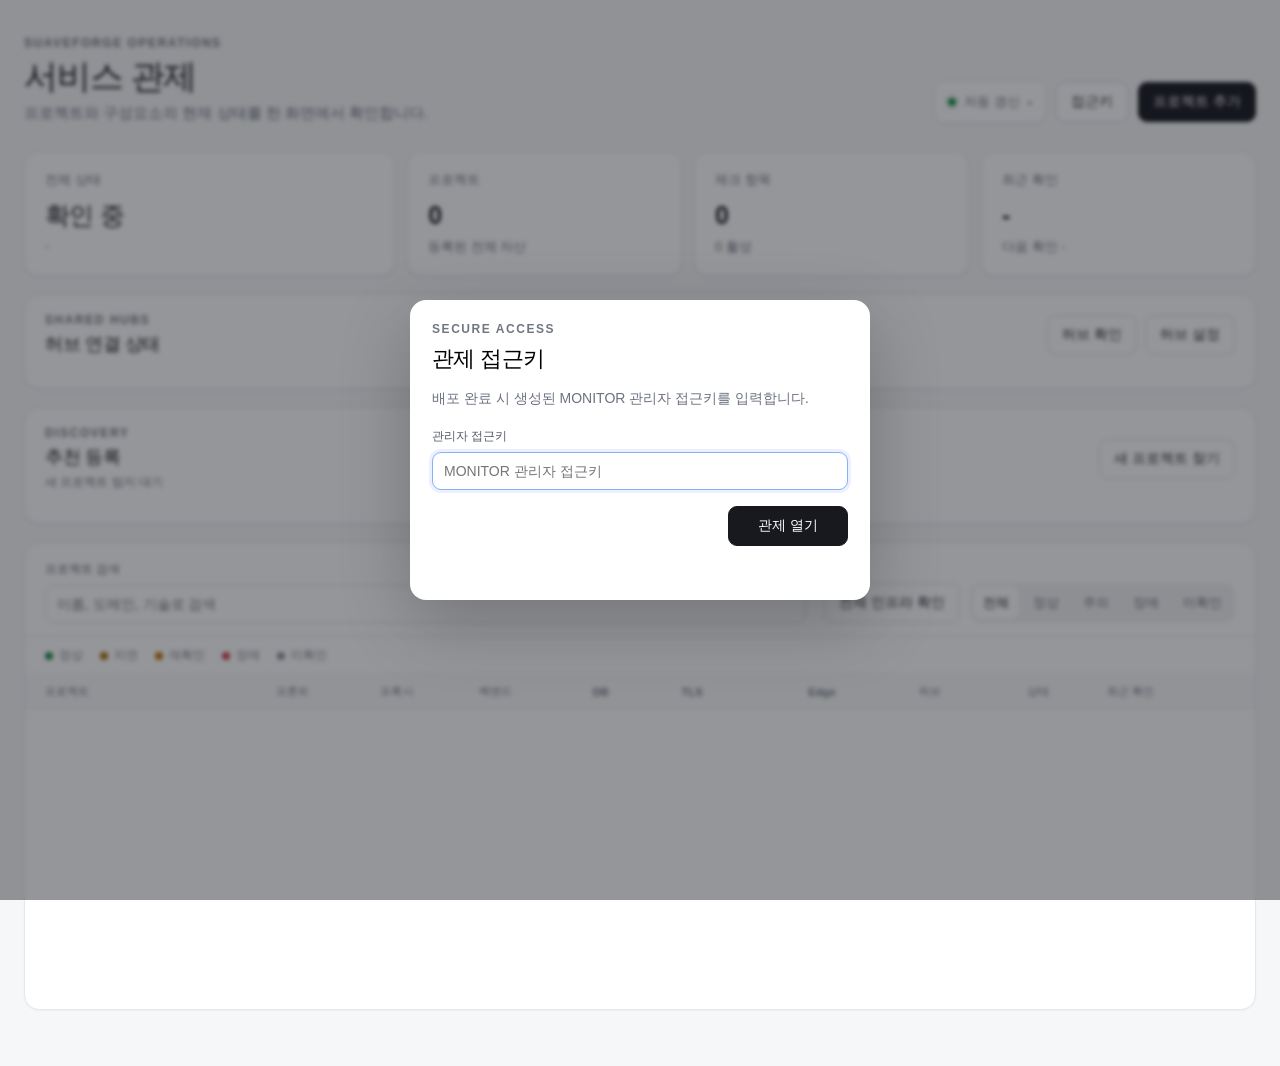
==== index.html @ fdd1ea51 "Deploy MONITOR WEB v0.6.32" ====
<!doctype html>
<html lang="ko">
<head>
  <meta charset="utf-8">
  <meta name="viewport" content="width=device-width, initial-scale=1">
  <title>SuaveForge Monitor</title>
  <link rel="stylesheet" href="./styles.css">
</head>
<body>
  <div class="shell">
    <header class="topbar">
      <div>
        <p class="eyebrow">SUAVEFORGE OPERATIONS</p>
        <h1>서비스 관제</h1>
        <p class="subtitle">프로젝트와 구성요소의 현재 상태를 한 화면에서 확인합니다.</p>
      </div>
      <div class="top-actions">
        <div class="live-chip"><span class="live-dot"></span><span>자동 갱신</span><strong id="refreshAge">-</strong></div>
        <button class="button" id="changeKeyBtn">접근키</button><button class="button primary" id="addProjectBtn">프로젝트 추가</button>
      </div>
    </header>

    <main>
      <section class="summary-grid" aria-label="전체 상태 요약">
        <article class="summary-card summary-main"><span class="summary-label">전체 상태</span><strong id="overallStatus">확인 중</strong><small id="overallDetail">-</small></article>
        <article class="summary-card"><span class="summary-label">프로젝트</span><strong id="projectCount">0</strong><small>등록된 전체 자산</small></article>
        <article class="summary-card"><span class="summary-label">체크 항목</span><strong id="targetCount">0</strong><small id="enabledTargetCount">0 활성</small></article>
        <article class="summary-card"><span class="summary-label">최근 확인</span><strong id="lastCheck">-</strong><small id="nextCheck">다음 확인 -</small></article>
      </section>

      <section class="hub-overview" aria-label="공용 허브 상태">
        <div class="section-head">
          <div><p class="eyebrow">SHARED HUBS</p><h2>허브 연결 상태</h2></div>
          <div class="section-actions"><button class="button" id="checkHubsBtn" type="button">허브 확인</button><button class="button" id="hubSettingsBtn" type="button">허브 설정</button></div>
        </div>
        <div id="hubCards" class="hub-cards"></div>
      </section>

      <section class="recommendation-panel" aria-label="추천 등록 프로젝트">
        <div class="section-head">
          <div><p class="eyebrow">DISCOVERY</p><h2>추천 등록</h2><p id="discoveryMeta" class="section-note">새 프로젝트 탐지 대기</p></div>
          <div class="section-actions"><button class="button" id="discoverNowBtn" type="button">새 프로젝트 찾기</button></div>
        </div>
        <div id="recommendationList" class="recommendation-list"></div>
      </section>

      <section class="workspace">
        <div class="toolbar">
          <div class="search-wrap"><label for="search">프로젝트 검색</label><input id="search" type="search" placeholder="이름, 도메인, 기술로 검색"></div>
          <div class="toolbar-actions">
            <button class="button" id="detectAllInfraBtn" type="button">전체 인프라 확인</button>
            <div class="filters" role="group" aria-label="상태 필터">
              <button class="filter active" data-filter="all">전체</button>
              <button class="filter" data-filter="normal">정상</button>
              <button class="filter" data-filter="degraded">주의</button>
              <button class="filter" data-filter="down">장애</button>
              <button class="filter" data-filter="unknown">미확인</button>
            </div>
          </div>
        </div>
        <div class="legend"><span><i class="dot normal"></i>정상</span><span><i class="dot slow"></i>지연</span><span><i class="dot suspect"></i>재확인</span><span><i class="dot down"></i>장애</span><span><i class="dot unknown"></i>미확인</span></div>
        <div class="project-columns" aria-hidden="true"><span>프로젝트</span><span>프론트</span><span>프록시</span><span>백엔드</span><span>DB</span><span>TLS</span><span>Edge</span><span>허브</span><span>상태</span><span>최근 확인</span><span></span></div>
        <div id="projectList" class="project-list" aria-live="polite"></div>
      </section>
    </main>
  </div>

  <dialog id="projectDialog" class="modal">
    <form id="projectForm" method="dialog">
      <input type="hidden" name="project_id">
      <div class="modal-head"><div><p class="eyebrow">PROJECT</p><h2 id="projectDialogTitle">프로젝트 추가</h2></div><button class="icon-button" value="cancel" aria-label="닫기">×</button></div>
      <div class="form-grid">
        <label>프로젝트명<input name="name" required placeholder="예: New Service"></label>
        <label>구분<select name="category"><option>운영</option><option>데모</option><option>프로토타입</option><option>내부</option><option>종료</option></select></label>
        <label class="wide">설명<input name="kind" placeholder="예: Go API + Svelte Web"></label>
        <label class="wide">공개 URL<input name="public_url" type="url" placeholder="https://..."></label>
        <label>Frontend / Hosting<input name="infra_frontend" placeholder="예: GitHub Pages"></label>
        <label>Proxy / Web<input name="infra_proxy_web" placeholder="예: Caddy, Nginx"></label>
        <label>Backend / App<input name="infra_app_server" placeholder="예: Go, FastAPI, Tomcat"></label>
        <label>Database<input name="infra_database" placeholder="예: PostgreSQL, MariaDB, SQLite"></label>
        <label>TLS / 인증서<input name="infra_tls" placeholder="예: Automatic HTTPS, Certbot DNS-01"></label>
        <label>Edge<input name="infra_edge" placeholder="예: Cloudflare, GitHub Pages"></label>
        <div class="wide infra-detect-row"><button class="button small" type="button" id="detectInfraBtn">실제 환경 자동 확인</button><span id="infraDetectStatus">123 런타임 · DNS · HTTP 응답을 확인합니다.</span></div>
        <div class="wide project-hubs">
          <div class="subsection-title"><strong>허브 연결</strong><span>연결 정보는 각 Hub DB에 저장하며 MONITOR는 동기화해서 표시합니다.</span></div>
          <div class="project-hub-row" data-hub-row="auth"><label class="hub-toggle"><input type="checkbox" name="hub_auth_enabled"> Auth Hub</label><input name="hub_auth_probe" type="url" placeholder="선택사항 · 프로젝트별 연결 확인 URL"><span class="hub-project-status" data-hub-project-status="auth">미등록</span></div>
          <div class="project-hub-row" data-hub-row="pay"><label class="hub-toggle"><input type="checkbox" name="hub_pay_enabled"> Pay Hub</label><input name="hub_pay_probe" type="url" placeholder="선택사항 · 프로젝트별 연결 확인 URL"><span class="hub-project-status" data-hub-project-status="pay">미등록</span></div>
          <div class="project-hub-row" data-hub-row="localize"><label class="hub-toggle"><input type="checkbox" name="hub_localize_enabled"> Localize Hub</label><input name="hub_localize_probe" type="url" placeholder="선택사항 · 프로젝트별 연결 확인 URL"><span class="hub-project-status" data-hub-project-status="localize">예정</span></div>
        </div>
        <label class="wide">메모<textarea name="notes" rows="3" placeholder="추측하지 않고 확인된 정보만 기록"></textarea></label>
      </div>
      <div class="modal-actions"><button class="button" value="cancel">취소</button><button class="button primary" type="submit" value="default">저장</button></div>
    </form>
  </dialog>

  <dialog id="targetDialog" class="modal">
    <form id="targetForm" method="dialog">
      <input type="hidden" name="project_id"><input type="hidden" name="target_id">
      <div class="modal-head"><div><p class="eyebrow">MONITOR</p><h2 id="targetDialogTitle">체크 항목 추가</h2></div><button class="icon-button" value="cancel" aria-label="닫기">×</button></div>
      <div class="form-grid">
        <label>표시명<input name="name" required placeholder="예: Backend API"></label>
        <label>체크 방식<select name="kind"><option value="http">HTTP/HTTPS</option><option value="tcp">TCP Port</option><option value="redis">Redis PING</option><option value="memcache">Memcached</option><option value="postgres">PostgreSQL 연결</option><option value="mysql">MySQL/MariaDB 연결</option><option value="dns">DNS</option><option value="tls">SSL/TLS 인증서</option></select></label>
        <label class="wide">주소 / 엔드포인트<input name="endpoint" required placeholder="https://service/health 또는 host:port"></label>
        <label>체크 주기(초)<input name="interval_seconds" type="number" min="30" value="120"></label>
        <label>Timeout(ms)<input name="timeout_ms" type="number" min="500" max="30000" value="3000"></label>
        <label class="check-row"><input name="critical" type="checkbox" checked> 장애 시 프로젝트를 장애로 표시</label>
        <label class="check-row"><input name="enabled" type="checkbox" checked> 자동 체크 활성</label>
      </div>
      <div class="modal-actions"><button class="button" value="cancel">취소</button><button class="button primary" type="submit" value="default">저장</button></div>
    </form>
  </dialog>

  <dialog id="hubDialog" class="modal hub-modal">
    <form id="hubForm" method="dialog">
      <div class="modal-head"><div><p class="eyebrow">SHARED HUBS</p><h2>허브 설정</h2></div><button class="icon-button" value="cancel" aria-label="닫기">×</button></div>
      <p class="auth-copy">Auth / Pay는 현재 활성 허브입니다. Localize는 준비되면 URL을 등록하고 활성으로 전환합니다.</p>
      <div id="hubSettingsRows" class="hub-settings-rows"></div>
      <div class="modal-actions"><button class="button" value="cancel">취소</button><button class="button primary" type="submit" value="default">저장 후 확인</button></div>
    </form>
  </dialog>

  <dialog id="recommendationUrlDialog" class="modal recommendation-url-modal">
    <form id="recommendationUrlForm">
      <input type="hidden" name="recommendation_id">
      <div class="modal-head"><div><p class="eyebrow">URL VERIFICATION</p><h2>실제 운영 URL 확인</h2></div><button class="icon-button" type="button" id="closeRecommendationUrlBtn" aria-label="닫기">×</button></div>
      <p class="auth-copy">자동으로 찾은 주소를 운영 URL로 확정할 수 없습니다. 실제 서비스 주소를 입력하면 다시 확인한 뒤 등록합니다.</p>
      <div class="url-verification-message" id="recommendationUrlMessage"></div>
      <div class="form-grid"><label class="wide">실제 운영 URL<input name="public_url" type="url" required placeholder="https://service.example.com/"></label></div>
      <div class="modal-actions"><button class="button" type="button" id="cancelRecommendationUrlBtn">취소</button><button class="button primary" type="submit">다시 확인 후 등록</button></div>
    </form>
  </dialog>

  <div id="toast" class="toast" role="status"></div>
  <dialog id="loginDialog" class="modal auth-modal">
    <form id="loginForm">
      <div class="modal-head"><div><p class="eyebrow">SECURE ACCESS</p><h2>관제 접근키</h2></div></div>
      <p class="auth-copy">배포 완료 시 생성된 MONITOR 관리자 접근키를 입력합니다.</p>
      <div class="form-grid"><label class="wide">관리자 접근키<input id="adminTokenInput" name="token" type="password" autocomplete="current-password" required placeholder="MONITOR 관리자 접근키"></label></div>
      <div class="modal-actions"><button class="button primary" type="submit">관제 열기</button></div>
      <p id="loginError" class="auth-error" aria-live="polite"></p>
    </form>
  </dialog>
  <script src="./app.js" defer></script>
</body>
</html>
---- styles.css ----
:root{font-family:Inter,ui-sans-serif,-apple-system,BlinkMacSystemFont,"Segoe UI",Roboto,"Noto Sans KR",Arial,sans-serif;color:#17191f;background:#f6f7f9;font-synthesis:none;--border:#e5e7eb;--muted:#6b7280;--surface:#fff;--normal:#168a4b;--slow:#a46b00;--suspect:#c16b00;--down:#cf3d46;--unknown:#8b929d;--accent:#2563eb;--shadow:0 1px 2px rgba(16,24,40,.04)}
*{box-sizing:border-box}body{margin:0;min-width:320px}.shell{width:min(1480px,calc(100% - 48px));margin:0 auto;padding:36px 0 56px}.topbar{display:flex;align-items:flex-end;justify-content:space-between;gap:24px;margin-bottom:28px}.eyebrow{margin:0 0 8px;font-size:12px;font-weight:800;letter-spacing:.13em;color:#717782}.topbar h1{font-size:34px;line-height:1.1;letter-spacing:-.035em;margin:0}.subtitle{font-size:15px;color:var(--muted);margin:9px 0 0}.top-actions{display:flex;gap:10px;align-items:center}.live-chip{height:42px;display:flex;align-items:center;gap:8px;padding:0 13px;border:1px solid var(--border);background:var(--surface);border-radius:10px;font-size:13px;color:var(--muted);box-shadow:var(--shadow)}.live-chip strong{color:#353942;font-variant-numeric:tabular-nums}.live-dot{width:8px;height:8px;border-radius:50%;background:var(--normal);box-shadow:0 0 0 4px rgba(22,138,75,.1)}.button{border:1px solid #d7dbe2;background:#fff;color:#272b33;border-radius:9px;padding:10px 14px;font-size:14px;font-weight:700;cursor:pointer}.button:hover{background:#f8f9fa}.button.primary{background:#17191f;color:#fff;border-color:#17191f}.button.small{padding:7px 10px;font-size:12px}.summary-grid{display:grid;grid-template-columns:1.35fr repeat(3,1fr);gap:12px;margin-bottom:18px}.summary-card{background:var(--surface);border:1px solid var(--border);border-radius:14px;padding:19px 20px;box-shadow:var(--shadow);min-height:112px}.summary-label{display:block;color:var(--muted);font-size:13px;font-weight:700;margin-bottom:12px}.summary-card strong{display:block;font-size:25px;line-height:1.15;letter-spacing:-.025em}.summary-card small{display:block;color:var(--muted);font-size:13px;margin-top:8px}.workspace{background:var(--surface);border:1px solid var(--border);border-radius:15px;box-shadow:var(--shadow);overflow:hidden}.toolbar{display:flex;justify-content:space-between;align-items:end;gap:18px;padding:18px 20px 13px;border-bottom:1px solid var(--border)}.search-wrap{width:min(430px,48%)}.search-wrap label{display:block;font-size:12px;font-weight:800;color:#626873;margin-bottom:7px}.search-wrap input,.form-grid input,.form-grid select,.form-grid textarea{width:100%;border:1px solid #d8dce3;background:#fff;border-radius:9px;padding:10px 11px;font:inherit;font-size:14px;outline:none}.search-wrap input:focus,.form-grid input:focus,.form-grid select:focus,.form-grid textarea:focus{border-color:#8baef9;box-shadow:0 0 0 3px rgba(37,99,235,.09)}.filters{display:flex;gap:4px;padding:3px;background:#f2f3f5;border-radius:10px}.filter{border:0;background:transparent;padding:8px 10px;border-radius:8px;color:#686e78;font-size:13px;font-weight:700;cursor:pointer}.filter.active{background:white;color:#20242b;box-shadow:0 1px 2px rgba(0,0,0,.08)}.legend{padding:10px 20px;display:flex;gap:17px;border-bottom:1px solid #eef0f3;color:#7a818d;font-size:12px}.legend span{display:flex;align-items:center;gap:6px}.dot{display:inline-block;width:8px;height:8px;border-radius:50%;background:var(--unknown)}.dot.normal{background:var(--normal)}.dot.slow{background:var(--slow)}.dot.suspect{background:var(--suspect)}.dot.down{background:var(--down)}.dot.unknown{background:var(--unknown)}.project-list{min-height:300px}.project{border-bottom:1px solid #edf0f3}.project:last-child{border-bottom:0}.project-main{display:grid;grid-template-columns:minmax(260px,1.25fr) minmax(300px,1.8fr) 116px 150px 22px;gap:16px;align-items:center;padding:15px 20px;cursor:pointer}.project-main:hover{background:#fafbfc}.project-title-row{display:flex;align-items:center;gap:9px;min-width:0}.status-dot{width:10px;height:10px;border-radius:50%;flex:0 0 auto;background:var(--unknown)}.status-dot.normal{background:var(--normal);box-shadow:0 0 0 4px rgba(22,138,75,.08)}.status-dot.degraded{background:var(--slow);box-shadow:0 0 0 4px rgba(164,107,0,.08)}.status-dot.down{background:var(--down);box-shadow:0 0 0 4px rgba(207,61,70,.08)}.project-name{font-size:15px;font-weight:800;white-space:nowrap;overflow:hidden;text-overflow:ellipsis}.project-kind{margin:5px 0 0 19px;color:#777e89;font-size:12px;white-space:nowrap;overflow:hidden;text-overflow:ellipsis}.infra-badges{display:flex;gap:5px;flex-wrap:wrap;margin:7px 0 0 19px;max-height:42px;overflow:hidden}.infra-badge{display:inline-flex;align-items:center;gap:5px;min-width:0;border:1px solid #e1e4e8;background:#f8f9fa;border-radius:6px;padding:4px 6px;font-size:10px;font-weight:700;line-height:1;color:#5b626d;white-space:nowrap}.infra-badge b{font-size:8px;letter-spacing:.06em;color:#8a9099}.project-link{color:#717782;text-decoration:none}.project-link:hover{color:#1d4ed8}.components{display:flex;gap:6px;overflow:hidden}.component{display:flex;align-items:center;gap:6px;border:1px solid #e2e5ea;background:#fafbfc;border-radius:999px;padding:6px 9px;font-size:12px;white-space:nowrap;color:#555c67}.component strong{font-variant-numeric:tabular-nums;font-size:11px;color:#7b828e}.status-pill{justify-self:start;padding:6px 9px;border-radius:999px;font-size:12px;font-weight:800;background:#f0f1f3;color:#676e78}.status-pill.normal{background:#eaf7ef;color:#126c3b}.status-pill.degraded{background:#fff5df;color:#8d5b00}.status-pill.down{background:#fdecef;color:#ad2632}.timing{font-size:12px;color:#737a85;line-height:1.65}.timing strong{display:block;color:#363b44;font-weight:700;font-variant-numeric:tabular-nums}.chev{color:#949aa4;transition:transform .15s}.project.open .chev{transform:rotate(90deg)}.details{display:none;background:#fbfcfd;border-top:1px solid #eef0f3;padding:0 20px 18px 49px}.project.open .details{display:block}.detail-head{display:flex;justify-content:space-between;align-items:center;gap:12px;padding:14px 0 10px}.detail-actions{display:flex;gap:6px;flex:0 0 auto}.detail-meta{font-size:12px;color:#7b828c}.target-table{width:100%;border-collapse:separate;border-spacing:0;background:#fff;border:1px solid #e3e6ea;border-radius:10px;overflow:hidden}.target-table th,.target-table td{text-align:left;padding:10px 11px;border-bottom:1px solid #eef0f2;font-size:12px;vertical-align:middle}.target-table th{background:#f8f9fa;color:#737985;font-weight:800}.target-table tr:last-child td{border-bottom:0}.target-name{font-weight:800;color:#343942}.endpoint{max-width:320px;white-space:nowrap;overflow:hidden;text-overflow:ellipsis;color:#6c7380}.target-actions{display:flex;gap:6px}.empty{padding:48px 20px;text-align:center;color:#757c87}.modal{width:min(610px,calc(100% - 32px));max-height:calc(100vh - 32px);overflow:auto;border:0;border-radius:16px;padding:0;box-shadow:0 22px 70px rgba(0,0,0,.22)}.modal::backdrop{background:rgba(20,23,29,.45);backdrop-filter:blur(2px)}.modal form{padding:22px}.modal-head{display:flex;justify-content:space-between;align-items:flex-start;margin-bottom:18px}.modal-head h2{margin:0;font-size:22px;letter-spacing:-.025em}.icon-button{border:0;background:#f2f3f5;width:34px;height:34px;border-radius:9px;font-size:21px;cursor:pointer;color:#6a707a}.form-grid{display:grid;grid-template-columns:1fr 1fr;gap:14px}.form-grid label{font-size:12px;font-weight:800;color:#555c66}.form-grid label input,.form-grid label select,.form-grid label textarea{margin-top:7px;font-weight:500;color:#1f2329}.form-grid .wide{grid-column:1/-1}.form-grid .check-row{display:flex;align-items:center;gap:8px;font-size:13px;font-weight:650;padding-top:7px}.infra-detect-row{display:flex;align-items:center;gap:10px;padding:2px 0 0}.infra-detect-row span{font-size:11px;font-weight:600;color:#7b828c;line-height:1.45}.infra-detect-row .button{flex:0 0 auto}.check-row input{width:auto!important;margin:0!important}.modal-actions{display:flex;justify-content:flex-end;gap:8px;margin-top:20px}.toast{position:fixed;right:20px;bottom:20px;background:#17191f;color:white;padding:11px 14px;border-radius:9px;font-size:13px;font-weight:700;opacity:0;transform:translateY(8px);pointer-events:none;transition:.2s}.toast.show{opacity:1;transform:none}@media(max-width:980px){.shell{width:min(100% - 24px,1480px);padding-top:22px}.topbar{align-items:flex-start}.summary-grid{grid-template-columns:1fr 1fr}.project-main{grid-template-columns:minmax(220px,1.1fr) 1.5fr 100px 22px}.timing{display:none}.toolbar{align-items:stretch;flex-direction:column}.search-wrap{width:100%}.details{padding-left:20px}.target-table{display:block;overflow-x:auto}}@media(max-width:680px){.topbar{flex-direction:column}.top-actions{width:100%;justify-content:space-between}.summary-grid{grid-template-columns:1fr}.project-main{grid-template-columns:1fr 80px 20px;gap:10px}.components{grid-column:1/-1;order:4}.project-kind{margin-left:19px}.form-grid{grid-template-columns:1fr}.form-grid .wide{grid-column:auto}.legend{overflow-x:auto}.filters{overflow-x:auto}.project-main{padding:14px}.details{padding:0 14px 14px}.workspace{border-radius:12px}}
.project-id{font-size:10px;font-weight:700;letter-spacing:.04em;color:var(--muted);border:1px solid var(--border);border-radius:999px;padding:1px 5px;white-space:nowrap}

.auth-modal{width:min(460px,calc(100% - 32px))}.auth-copy{margin:-4px 0 18px;color:var(--muted);font-size:14px;line-height:1.55}.auth-error{min-height:20px;margin:12px 0 0;color:var(--down);font-size:13px;font-weight:700}.auth-modal .modal-actions{margin-top:16px}.auth-modal .button.primary{min-width:120px}

/* v0.6.19 — fixed infrastructure inventory columns, benchmarked after Datadog Host List's columnar software inventory pattern. */
.toolbar-actions{display:flex;align-items:center;justify-content:flex-end;gap:10px}.toolbar-actions #detectAllInfraBtn{white-space:nowrap}.project-columns,.project-main{display:grid;grid-template-columns:minmax(210px,1.45fr) minmax(95px,.65fr) minmax(110px,.8fr) minmax(80px,.55fr) minmax(110px,.8fr) 72px 104px 18px;gap:10px;align-items:center}.project-columns{padding:9px 20px;border-bottom:1px solid #e8ebef;background:#f8f9fa;color:#737985;font-size:11px;font-weight:800;letter-spacing:.01em}.project-main{padding:14px 20px}.project-identity{min-width:0}.stack-cell{min-width:0;overflow:hidden;text-overflow:ellipsis;white-space:nowrap;color:#4f5661;font-size:12px;font-weight:750;line-height:1.35}.empty-stack{min-height:16px}.status-pill{justify-self:start}.timing{min-width:0}.workspace{overflow-x:auto}.project,.project-columns{min-width:860px}.project-main:hover .stack-cell{color:#30353d}.details{min-width:860px}.infra-badges{display:none}.toolbar .search-wrap{flex:1 1 auto}.toolbar-actions .filters{flex:0 0 auto}
@media(max-width:980px){.project-main,.project-columns{grid-template-columns:minmax(210px,1.45fr) minmax(95px,.65fr) minmax(110px,.8fr) minmax(80px,.55fr) minmax(110px,.8fr) 72px 104px 18px}.timing{display:block}.toolbar-actions{width:100%;justify-content:space-between}.project-main{padding:14px 20px}.details{padding-left:20px}}
@media(max-width:680px){.toolbar-actions{align-items:stretch;flex-direction:column}.toolbar-actions #detectAllInfraBtn{width:100%}.filters{width:100%;justify-content:space-between}.project-main{padding:14px 20px}.form-grid{grid-template-columns:1fr}.form-grid .wide{grid-column:auto}}
/* v0.6.19 semantic stack columns: hosting/edge, proxy, app backend, database, TLS stay aligned across every project. */
.project-columns,.project-main{grid-template-columns:minmax(205px,1.4fr) minmax(90px,.62fr) minmax(82px,.58fr) minmax(95px,.68fr) minmax(78px,.52fr) minmax(108px,.76fr) 70px 100px 18px}.project,.project-columns,.details{min-width:920px}
@media(max-width:980px){.project-columns,.project-main{grid-template-columns:minmax(205px,1.4fr) minmax(90px,.62fr) minmax(82px,.58fr) minmax(95px,.68fr) minmax(78px,.52fr) minmax(108px,.76fr) 70px 100px 18px}}
/* v0.6.20 — project discovery + shared hub registry/connections. */
.hub-overview,.recommendation-panel{background:var(--surface);border:1px solid var(--border);border-radius:15px;box-shadow:var(--shadow);padding:18px 20px;margin-bottom:18px}.section-head{display:flex;align-items:center;justify-content:space-between;gap:18px}.section-head h2{margin:0;font-size:18px;letter-spacing:-.02em}.section-head .eyebrow{margin-bottom:5px}.section-actions{display:flex;align-items:center;gap:8px}.section-note{margin:5px 0 0;color:var(--muted);font-size:12px}.hub-cards{display:grid;grid-template-columns:repeat(3,1fr);gap:10px;margin-top:14px}.hub-card{border:1px solid #e3e6ea;background:#fbfcfd;border-radius:11px;padding:13px 14px;min-width:0}.hub-card-title{display:flex;align-items:center;gap:8px}.hub-card-title strong{font-size:14px}.hub-mode{margin-left:auto;border-radius:999px;padding:4px 7px;background:#eef0f3;color:#69717d;font-size:10px;font-weight:800}.hub-mode.normal{background:#eaf7ef;color:#126c3b}.hub-mode.down{background:#fdecef;color:#ad2632}.hub-mode.planned{background:#f0f1f3;color:#737985}.hub-url{margin-top:9px;font-size:12px;white-space:nowrap;overflow:hidden;text-overflow:ellipsis;color:#747b86}.hub-url a{color:#4e5968;text-decoration:none}.hub-card small{display:block;margin-top:5px;color:#8a9099;font-size:11px}.recommendation-list{margin-top:14px;display:grid;gap:8px}.recommendation-item{display:flex;align-items:center;justify-content:space-between;gap:16px;border:1px solid #e3e6ea;border-radius:10px;padding:11px 12px;background:#fbfcfd}.recommendation-item>div{min-width:0}.recommendation-item strong,.recommendation-item span,.recommendation-item small{display:block}.recommendation-item strong{font-size:13px}.recommendation-item span{margin-top:3px;color:#676f7b;font-size:11px}.recommendation-item small{margin-top:4px;color:#8a9099;font-size:11px;white-space:nowrap;overflow:hidden;text-overflow:ellipsis}.recommendation-empty{padding:13px 0 2px;color:#888f99;font-size:12px}.hub-cell{display:flex;align-items:center;gap:4px;min-width:0;overflow:hidden}.hub-mini{display:inline-flex;align-items:center;justify-content:center;min-width:31px;height:22px;border:1px solid #e0e3e7;border-radius:6px;background:#f5f6f7;color:#737a85;font-size:9px;font-weight:900;letter-spacing:.03em}.hub-mini.normal{border-color:#cfe9d8;background:#eef8f2;color:#126c3b}.hub-mini.down{border-color:#f0ccd1;background:#fdf0f2;color:#ad2632}.hub-mini.unknown{background:#f5f6f7;color:#777e89}.project-hubs{border-top:1px solid #eceef1;margin-top:2px;padding-top:12px}.subsection-title{display:flex;align-items:baseline;gap:9px;margin-bottom:9px}.subsection-title strong{font-size:13px;color:#343942}.subsection-title span{font-size:11px;color:#858c96}.project-hub-row{display:grid;grid-template-columns:118px minmax(0,1fr) 54px;gap:8px;align-items:center;padding:6px 0}.project-hub-row+.project-hub-row{border-top:1px solid #f0f1f3}.project-hub-row .hub-toggle{display:flex;align-items:center;gap:7px;font-size:12px;font-weight:800;color:#4d5560}.project-hub-row .hub-toggle input{width:auto!important;margin:0!important}.project-hub-row>input{margin:0!important;padding:8px 9px!important;font-size:12px!important}.hub-project-status{text-align:right;color:#808791;font-size:10px;font-weight:800}.hub-settings-rows{display:grid;gap:10px}.hub-setting{border:1px solid #e2e5e9;border-radius:11px;padding:12px}.hub-setting-head{display:flex;align-items:center;justify-content:space-between;gap:10px;margin-bottom:8px}.hub-setting-head strong{font-size:14px}.hub-setting-head select{border:1px solid #d8dce3;border-radius:8px;padding:7px 9px;background:#fff}.hub-setting label{display:block;margin-top:7px;color:#555c66;font-size:11px;font-weight:800}.hub-setting input{display:block;width:100%;margin-top:5px;border:1px solid #d8dce3;border-radius:8px;padding:9px;font:inherit;font-size:12px}.hub-modal{width:min(640px,calc(100% - 32px))}
.project-columns,.project-main{grid-template-columns:minmax(205px,1.4fr) minmax(90px,.62fr) minmax(82px,.58fr) minmax(95px,.68fr) minmax(78px,.52fr) minmax(108px,.76fr) minmax(92px,.65fr) 70px 100px 18px}.project,.project-columns,.details{min-width:1030px}
@media(max-width:980px){.hub-cards{grid-template-columns:1fr 1fr}.project-columns,.project-main{grid-template-columns:minmax(205px,1.4fr) minmax(90px,.62fr) minmax(82px,.58fr) minmax(95px,.68fr) minmax(78px,.52fr) minmax(108px,.76fr) minmax(92px,.65fr) 70px 100px 18px}}
@media(max-width:680px){.hub-cards{grid-template-columns:1fr}.section-head{align-items:flex-start;flex-direction:column}.section-actions{width:100%}.section-actions .button{flex:1}.project-hub-row{grid-template-columns:1fr}.hub-project-status{text-align:left}}

/* v0.6.24 — immutable MONITOR project IDs are visible beside project names for Hub selector alignment. */

.recommendation-url-line{display:flex;align-items:center;gap:8px;min-width:0;margin-top:5px}.recommendation-url-line small{margin:0!important;min-width:0;flex:1}.url-check{flex:none;border-radius:999px;padding:3px 7px;font-size:9px;font-style:normal;font-weight:900;background:#f0f1f3;color:#757c86}.url-check.verified{background:#eaf7ef;color:#126c3b}.url-check.protected{background:#fff4db;color:#8a5a00}.url-check.suspect,.url-check.missing{background:#fdecef;color:#a42b38}.recommendation-url-message{margin:4px 0 0;color:#7d848e;font-size:10px;line-height:1.35}.url-verification-message{margin:0 0 12px;border:1px solid #ead9b6;background:#fff9ed;border-radius:9px;padding:10px 11px;color:#745318;font-size:12px;line-height:1.45}.recommendation-url-modal{width:min(620px,calc(100% - 32px))}

/* v0.6.29: fixed infrastructure inventory columns; Edge is independent from Frontend. */
.project-columns,.project-main{grid-template-columns:minmax(205px,1.4fr) minmax(88px,.60fr) minmax(82px,.56fr) minmax(94px,.66fr) minmax(76px,.50fr) minmax(106px,.74fr) minmax(92px,.64fr) minmax(88px,.62fr) 70px 100px 18px}.project,.project-columns,.details{min-width:1120px}
@media(max-width:980px){.project-columns,.project-main{grid-template-columns:minmax(205px,1.4fr) minmax(88px,.60fr) minmax(82px,.56fr) minmax(94px,.66fr) minmax(76px,.50fr) minmax(106px,.74fr) minmax(92px,.64fr) minmax(88px,.62fr) 70px 100px 18px}}
/* v0.6.32 infrastructure field-state semantics: —=absent, ?=unknown, ⚠=detection error */
.infra-empty{display:flex;align-items:center;min-height:20px}.infra-absent{color:#a3a9b2;font-weight:800}.infra-state-icon{display:inline-flex;align-items:center;justify-content:center;font-weight:900;line-height:1;user-select:none}.infra-unknown-icon{width:18px;height:18px;border-radius:50%;background:#fff7df;border:1px solid #e8b84a;color:#a56a00;font-size:12px;box-shadow:0 1px 2px rgba(0,0,0,.04)}.infra-error-icon{color:#c88900;font-size:17px;filter:drop-shadow(0 1px 1px rgba(0,0,0,.08))}.project-main:hover .infra-absent{color:#8f96a0}.project-main:hover .infra-unknown-icon{color:#8a5900}.project-main:hover .infra-error-icon{color:#a96f00}
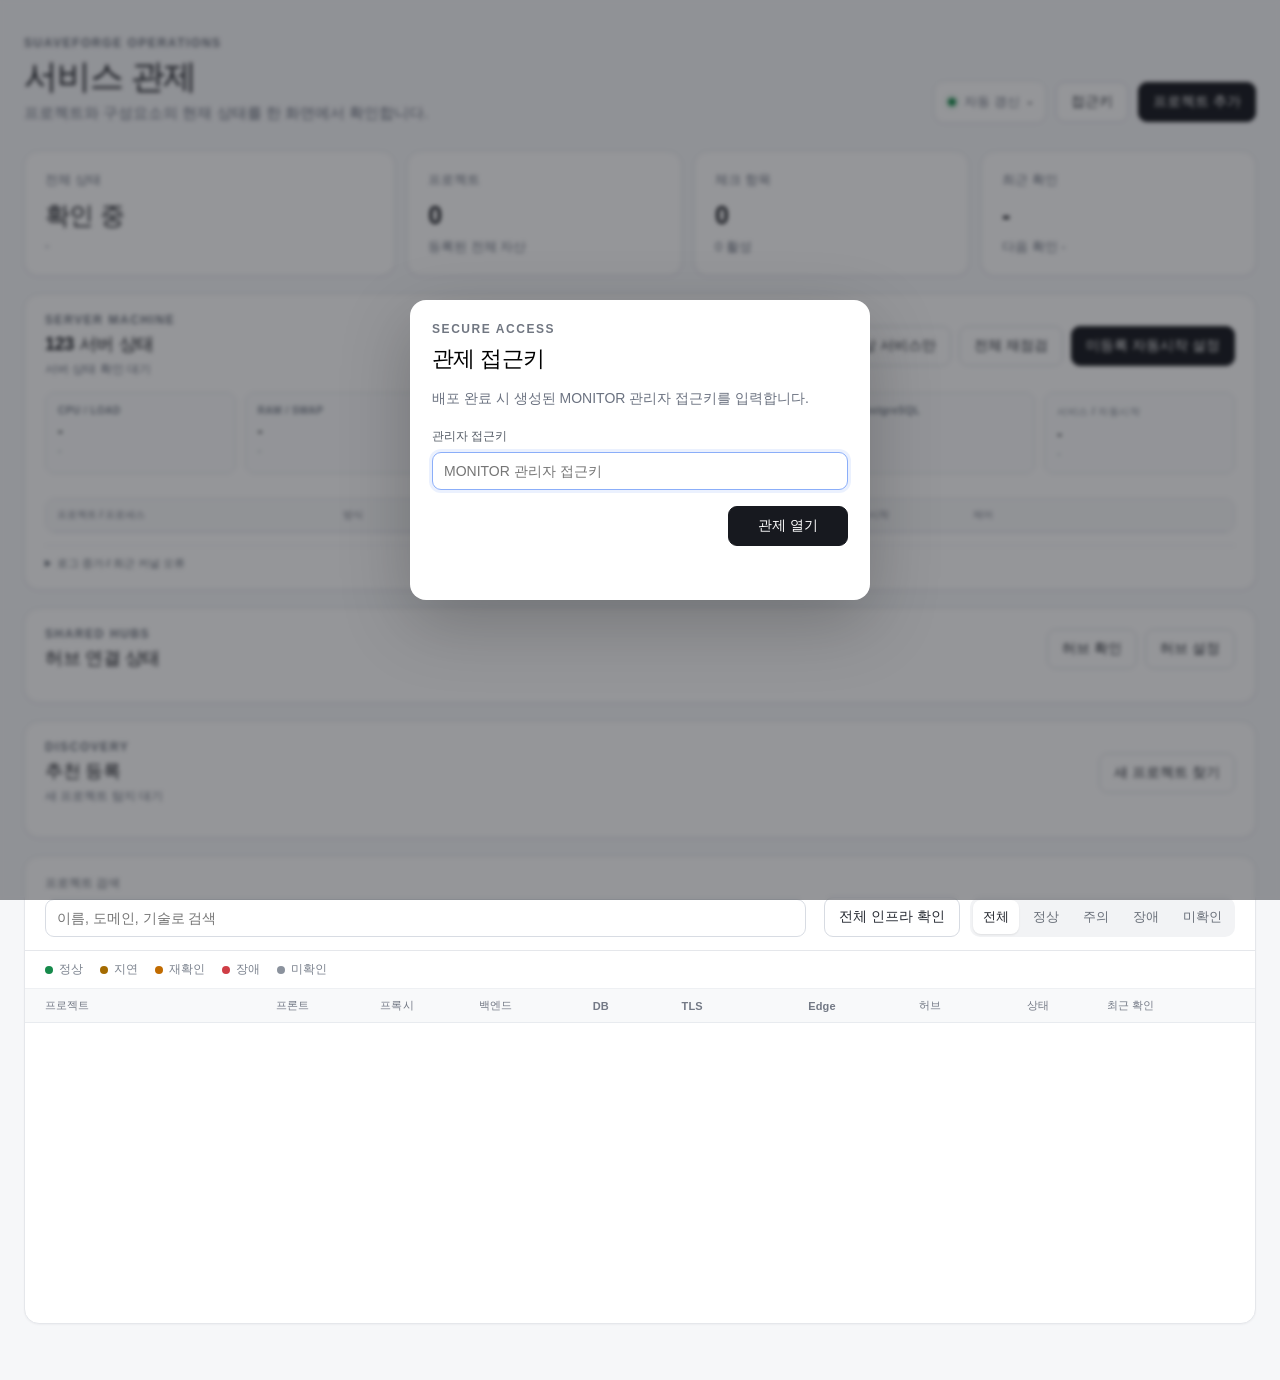
==== commit 363674ee: "Deploy MONITOR WEB v0.6.39" ====
--- a/index.html
+++ b/index.html
@@ -26,6 +26,27 @@
         <article class="summary-card"><span class="summary-label">프로젝트</span><strong id="projectCount">0</strong><small>등록된 전체 자산</small></article>
         <article class="summary-card"><span class="summary-label">체크 항목</span><strong id="targetCount">0</strong><small id="enabledTargetCount">0 활성</small></article>
         <article class="summary-card"><span class="summary-label">최근 확인</span><strong id="lastCheck">-</strong><small id="nextCheck">다음 확인 -</small></article>
+      </section>
+
+      <section class="server-overview" aria-label="123 서버 상태">
+        <div class="section-head">
+          <div><p class="eyebrow">SERVER MACHINE</p><h2>123 서버 상태</h2><p id="serverMeta" class="section-note">서버 상태 확인 대기</p></div>
+          <div class="section-actions"><button class="button" id="serverAbnormalBtn" type="button">비정상 서비스만</button><button class="button" id="serverRecheckBtn" type="button">전체 재점검</button><button class="button primary" id="serverAutostartBtn" type="button">미등록 자동시작 설정</button></div>
+        </div>
+        <div class="server-metric-grid">
+          <article class="server-metric"><span>CPU / LOAD</span><strong id="serverCpu">-</strong><small id="serverLoad">-</small></article>
+          <article class="server-metric"><span>RAM / SWAP</span><strong id="serverRam">-</strong><small id="serverSwap">-</small></article>
+          <article class="server-metric" id="rootFsCard"><span>/ ROOT</span><strong id="serverRoot">-</strong><small id="serverRootInode">-</small></article>
+          <article class="server-metric" id="homeFsCard"><span>/home</span><strong id="serverHome">-</strong><small id="serverHomeInode">-</small></article>
+          <article class="server-metric"><span>PostgreSQL</span><strong id="serverPg">-</strong><small id="serverPgDetail">-</small></article>
+          <article class="server-metric"><span>서비스 / 자동시작</span><strong id="serverServices">-</strong><small id="serverAutostart">-</small></article>
+        </div>
+        <div id="serverAlerts" class="server-alerts"></div>
+        <div class="server-service-table">
+          <div class="server-service-head"><span>프로젝트 / 프로세스</span><span>방식</span><span>상태</span><span>PID · Uptime</span><span>Port / Health</span><span>자동시작</span><span>제어</span></div>
+          <div id="serverServiceRows" class="server-service-rows"></div>
+        </div>
+        <details class="server-detail"><summary>로그 증가 / 최근 커널 오류</summary><div class="server-detail-grid"><div><h3>큰 로그</h3><div id="serverLogRows" class="server-log-rows"></div></div><div><h3>최근 커널 오류</h3><div id="serverKernelErrors" class="server-kernel-errors"></div></div></div></details>
       </section>
 
       <section class="hub-overview" aria-label="공용 허브 상태">
@@ -130,6 +151,7 @@
     </form>
   </dialog>
 
+  <dialog id="serviceErrorsDialog" class="modal service-errors-modal"><div class="modal-head"><div><p class="eyebrow">SERVICE LOG</p><h2 id="serviceErrorsTitle">최근 오류</h2></div><button class="icon-button" type="button" id="closeServiceErrorsBtn" aria-label="닫기">×</button></div><pre id="serviceErrorsBody" class="service-errors-body">확인 중</pre></dialog>
   <div id="toast" class="toast" role="status"></div>
   <dialog id="loginDialog" class="modal auth-modal">
     <form id="loginForm">
--- a/styles.css
+++ b/styles.css
@@ -24,5 +24,8 @@
 /* v0.6.29: fixed infrastructure inventory columns; Edge is independent from Frontend. */
 .project-columns,.project-main{grid-template-columns:minmax(205px,1.4fr) minmax(88px,.60fr) minmax(82px,.56fr) minmax(94px,.66fr) minmax(76px,.50fr) minmax(106px,.74fr) minmax(92px,.64fr) minmax(88px,.62fr) 70px 100px 18px}.project,.project-columns,.details{min-width:1120px}
 @media(max-width:980px){.project-columns,.project-main{grid-template-columns:minmax(205px,1.4fr) minmax(88px,.60fr) minmax(82px,.56fr) minmax(94px,.66fr) minmax(76px,.50fr) minmax(106px,.74fr) minmax(92px,.64fr) minmax(88px,.62fr) 70px 100px 18px}}
-/* v0.6.32 infrastructure field-state semantics: —=absent, ?=unknown, ⚠=detection error */
+/* v0.6.33 infrastructure field-state semantics: —=absent, ?=unknown, ⚠=detection error */
 .infra-empty{display:flex;align-items:center;min-height:20px}.infra-absent{color:#a3a9b2;font-weight:800}.infra-state-icon{display:inline-flex;align-items:center;justify-content:center;font-weight:900;line-height:1;user-select:none}.infra-unknown-icon{width:18px;height:18px;border-radius:50%;background:#fff7df;border:1px solid #e8b84a;color:#a56a00;font-size:12px;box-shadow:0 1px 2px rgba(0,0,0,.04)}.infra-error-icon{color:#c88900;font-size:17px;filter:drop-shadow(0 1px 1px rgba(0,0,0,.08))}.project-main:hover .infra-absent{color:#8f96a0}.project-main:hover .infra-unknown-icon{color:#8a5900}.project-main:hover .infra-error-icon{color:#a96f00}
+
+/* v0.6.39 — server machine / process registry / autostart operations */
+.server-overview{background:var(--surface);border:1px solid var(--border);border-radius:15px;box-shadow:var(--shadow);padding:18px 20px;margin-bottom:18px}.server-metric-grid{display:grid;grid-template-columns:repeat(6,minmax(0,1fr));gap:9px;margin-top:14px}.server-metric{border:1px solid #e3e6ea;background:#fbfcfd;border-radius:10px;padding:12px;min-width:0}.server-metric>span{display:block;color:#7a818d;font-size:10px;font-weight:900;letter-spacing:.05em}.server-metric strong{display:block;margin-top:7px;font-size:14px;white-space:nowrap;overflow:hidden;text-overflow:ellipsis}.server-metric small{display:block;margin-top:5px;color:#7c838e;font-size:10px;line-height:1.4}.server-metric.warning{border-color:#ead5a1;background:#fffaf0}.server-metric.critical{border-color:#efc7cc;background:#fff5f6}.server-alerts{display:flex;gap:7px;flex-wrap:wrap;margin-top:10px}.server-alert{display:inline-flex;align-items:center;border-radius:999px;padding:5px 8px;font-size:10px;font-weight:850;background:#f1f2f4;color:#666e79}.server-alert.warning,.server-alert.slow{background:#fff4db;color:#805300}.server-alert.critical{background:#fdecef;color:#a52d38}.server-service-table{margin-top:14px;border:1px solid #e4e7eb;border-radius:10px;overflow:auto}.server-service-head,.server-service-row{display:grid;grid-template-columns:minmax(240px,1.65fr) minmax(110px,.7fr) minmax(105px,.65fr) minmax(105px,.68fr) minmax(120px,.75fr) minmax(105px,.68fr) minmax(250px,1.2fr);gap:10px;align-items:center;min-width:1120px}.server-service-head{background:#f8f9fa;padding:9px 11px;color:#737985;font-size:10px;font-weight:900;border-bottom:1px solid #e7e9ed}.server-service-row{padding:10px 11px;border-bottom:1px solid #eef0f2;font-size:11px}.server-service-row:last-child{border-bottom:0}.server-service-row>span{min-width:0}.server-service-row strong,.server-service-row small{display:block;white-space:nowrap;overflow:hidden;text-overflow:ellipsis}.server-service-row strong{font-size:12px}.server-service-row small{margin-top:3px;color:#878e98;font-size:9px}.service-state{display:inline-flex;align-items:center;border-radius:999px;padding:4px 7px;font-size:9px;font-style:normal;font-weight:900;background:#f0f1f3;color:#727985}.service-state.normal{background:#eaf7ef;color:#126c3b}.service-state.slow{background:#fff4db;color:#875700}.service-state.down{background:#fdecef;color:#ad2632}.service-log-button{border:0;background:transparent;color:#747c87;text-decoration:underline;font-size:9px;cursor:pointer;margin-left:5px}.service-controls{display:flex;gap:4px;align-items:center}.mini-action{border:1px solid #d9dde3;background:#fff;border-radius:6px;padding:5px 6px;font-size:8px;font-weight:900;cursor:pointer}.mini-action:hover{background:#f5f6f8}.service-review{font-size:9px;color:#a06a00}.server-service-empty{padding:14px;color:#858c96;font-size:11px}.server-detail{margin-top:12px;border-top:1px solid #eceef1;padding-top:10px}.server-detail summary{cursor:pointer;color:#626a75;font-size:11px;font-weight:850}.server-detail-grid{display:grid;grid-template-columns:1fr 1fr;gap:18px;margin-top:11px}.server-detail-grid h3{margin:0 0 7px;font-size:11px;color:#626a75}.server-log-rows,.server-kernel-errors{display:grid;gap:5px}.server-log-row{display:grid;grid-template-columns:minmax(0,1fr) auto auto;gap:8px;align-items:center;border:1px solid #eceef1;border-radius:7px;padding:7px 8px;font-size:9px}.server-log-row span{white-space:nowrap;overflow:hidden;text-overflow:ellipsis;color:#656d78}.server-log-row em{font-style:normal;color:#7d848e}.server-log-row em.slow{color:#936000}.server-log-row em.down{color:#ad2632}.server-kernel-errors code{display:block;white-space:pre-wrap;word-break:break-word;border:1px solid #eceef1;background:#fafbfc;border-radius:6px;padding:6px 7px;color:#646b75;font-size:9px}.service-errors-modal{width:min(850px,calc(100% - 32px));padding:20px}.service-errors-body{max-height:60vh;overflow:auto;margin:0;background:#101317;color:#dfe4ea;border-radius:10px;padding:14px;font:11px/1.55 ui-monospace,SFMono-Regular,Consolas,monospace;white-space:pre-wrap;word-break:break-word}.button.active{background:#eef3ff;border-color:#b9ccf7;color:#1f55b2}@media(max-width:1180px){.server-metric-grid{grid-template-columns:repeat(3,1fr)}}@media(max-width:680px){.server-metric-grid{grid-template-columns:1fr 1fr}.server-detail-grid{grid-template-columns:1fr}.server-overview .section-actions{flex-direction:column}.server-overview .section-actions .button{width:100%}}
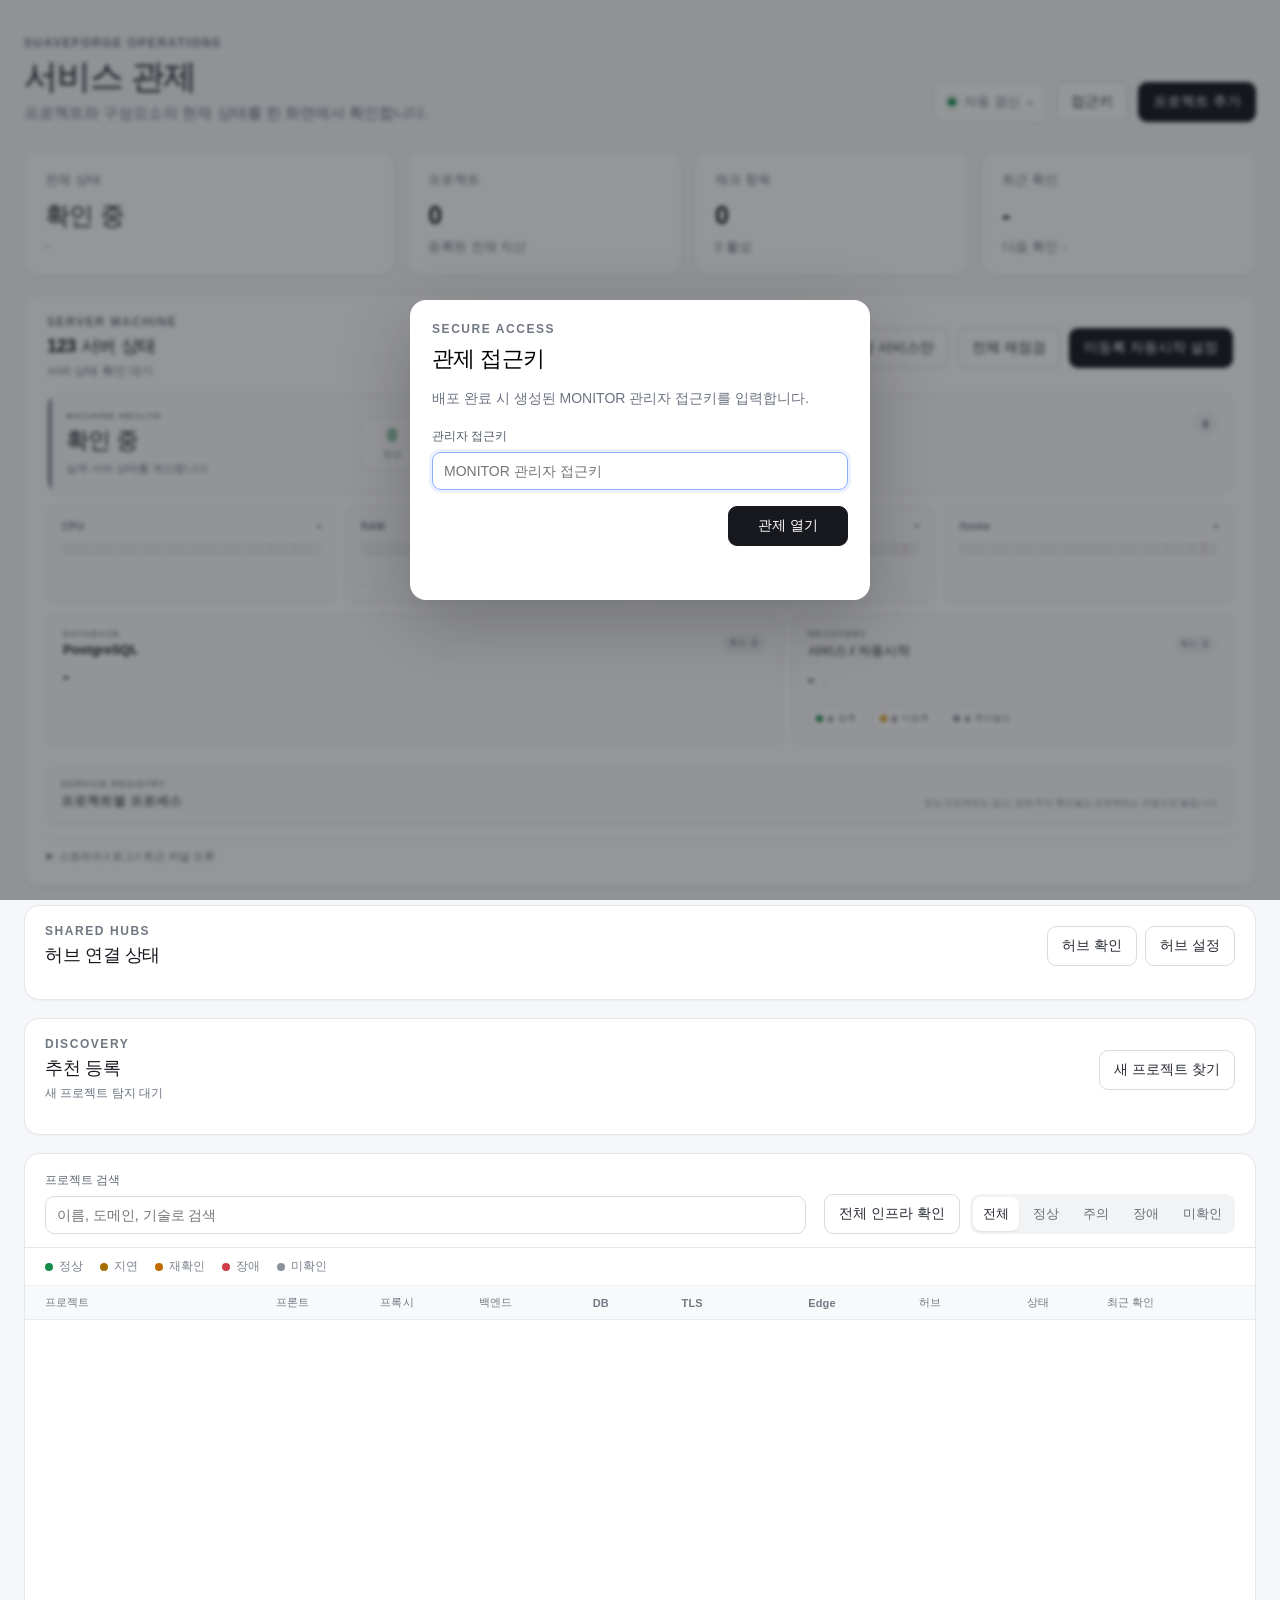
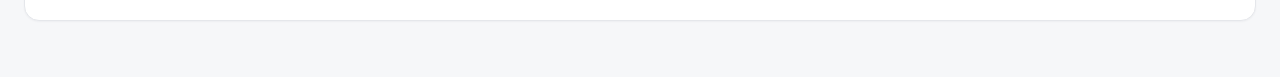
==== commit 5aa17d23: "Deploy MONITOR WEB v0.6.40" ====
--- a/index.html
+++ b/index.html
@@ -29,24 +29,73 @@
       </section>
 
       <section class="server-overview" aria-label="123 서버 상태">
-        <div class="section-head">
+        <div class="section-head server-section-head">
           <div><p class="eyebrow">SERVER MACHINE</p><h2>123 서버 상태</h2><p id="serverMeta" class="section-note">서버 상태 확인 대기</p></div>
           <div class="section-actions"><button class="button" id="serverAbnormalBtn" type="button">비정상 서비스만</button><button class="button" id="serverRecheckBtn" type="button">전체 재점검</button><button class="button primary" id="serverAutostartBtn" type="button">미등록 자동시작 설정</button></div>
         </div>
-        <div class="server-metric-grid">
-          <article class="server-metric"><span>CPU / LOAD</span><strong id="serverCpu">-</strong><small id="serverLoad">-</small></article>
-          <article class="server-metric"><span>RAM / SWAP</span><strong id="serverRam">-</strong><small id="serverSwap">-</small></article>
-          <article class="server-metric" id="rootFsCard"><span>/ ROOT</span><strong id="serverRoot">-</strong><small id="serverRootInode">-</small></article>
-          <article class="server-metric" id="homeFsCard"><span>/home</span><strong id="serverHome">-</strong><small id="serverHomeInode">-</small></article>
-          <article class="server-metric"><span>PostgreSQL</span><strong id="serverPg">-</strong><small id="serverPgDetail">-</small></article>
-          <article class="server-metric"><span>서비스 / 자동시작</span><strong id="serverServices">-</strong><small id="serverAutostart">-</small></article>
-        </div>
+
+        <div class="server-command-center">
+          <article class="server-health-hero" id="serverHealthHero">
+            <div class="server-health-main">
+              <span class="metric-kicker">MACHINE HEALTH</span>
+              <strong id="serverHealthState">확인 중</strong>
+              <small id="serverHealthDetail">실제 서버 상태를 계산합니다.</small>
+            </div>
+            <div class="server-health-counts" aria-label="서비스 상태 집계">
+              <span class="health-count normal"><b id="serverRunningCount">0</b>정상</span>
+              <span class="health-count warning"><b id="serverWarningCount">0</b>주의</span>
+              <span class="health-count critical"><b id="serverDownCount">0</b>장애</span>
+              <span class="health-count unknown"><b id="serverReviewCount">0</b>확인필요</span>
+            </div>
+          </article>
+          <div class="server-action-panel">
+            <div class="action-panel-head"><div><span class="metric-kicker">ACTION REQUIRED</span><strong>지금 조치 필요한 것</strong></div><span id="serverActionCount" class="action-count">0</span></div>
+            <div id="serverActionRequired" class="server-action-list"></div>
+          </div>
+        </div>
+
+        <div class="server-resource-grid">
+          <article class="resource-card" id="cpuMetricCard">
+            <div class="resource-head"><span>CPU</span><strong id="serverCpu">-</strong></div>
+            <div class="battery-meter" id="serverCpuMeter" role="meter" aria-label="CPU 사용률"><i></i><b class="mark mark80"></b><b class="mark mark90"></b></div>
+            <div class="resource-foot"><small id="serverLoad">-</small><span id="serverCpuTrend" class="metric-trend"></span></div>
+          </article>
+          <article class="resource-card" id="ramMetricCard">
+            <div class="resource-head"><span>RAM</span><strong id="serverRam">-</strong></div>
+            <div class="battery-meter" id="serverRamMeter" role="meter" aria-label="메모리 사용률"><i></i><b class="mark mark80"></b><b class="mark mark90"></b></div>
+            <div class="resource-foot"><small id="serverSwap">-</small><span id="serverRamTrend" class="metric-trend"></span></div>
+          </article>
+          <article class="resource-card" id="rootFsCard">
+            <div class="resource-head"><span>/ ROOT</span><strong id="serverRoot">-</strong></div>
+            <div class="battery-meter disk-meter" id="serverRootMeter" role="meter" aria-label="루트 디스크 사용률"><i></i><b class="mark mark80"></b><b class="mark mark90"></b><b class="mark mark95"></b></div>
+            <div class="resource-foot"><small id="serverRootInode">-</small><span id="serverRootTrend" class="metric-trend"></span></div>
+          </article>
+          <article class="resource-card" id="homeFsCard">
+            <div class="resource-head"><span>/home</span><strong id="serverHome">-</strong></div>
+            <div class="battery-meter disk-meter" id="serverHomeMeter" role="meter" aria-label="home 디스크 사용률"><i></i><b class="mark mark80"></b><b class="mark mark90"></b><b class="mark mark95"></b></div>
+            <div class="resource-foot"><small id="serverHomeInode">-</small><span id="serverHomeTrend" class="metric-trend"></span></div>
+          </article>
+        </div>
+
+        <div class="server-secondary-grid">
+          <article class="server-secondary-card" id="postgresCard">
+            <div class="secondary-card-head"><div><span class="metric-kicker">DATABASE</span><strong>PostgreSQL</strong></div><em id="serverPgState" class="compact-state unknown">확인 중</em></div>
+            <div class="secondary-card-value"><strong id="serverPg">-</strong><small id="serverPgDetail">-</small></div>
+            <div id="serverPgInstances" class="pg-instance-list"></div>
+          </article>
+          <article class="server-secondary-card" id="serviceSummaryCard">
+            <div class="secondary-card-head"><div><span class="metric-kicker">RECOVERY</span><strong>서비스 / 자동시작</strong></div><em id="serverAutoState" class="compact-state unknown">확인 중</em></div>
+            <div class="secondary-card-value"><strong id="serverServices">-</strong><small id="serverAutostart">-</small></div>
+            <div class="autostart-stack"><span><i class="normal"></i><b id="autoEnabledBar">0</b> 등록</span><span><i class="warning"></i><b id="autoMissingBar">0</b> 미등록</span><span><i class="unknown"></i><b id="autoReviewBar">0</b> 확인필요</span></div>
+          </article>
+        </div>
+
         <div id="serverAlerts" class="server-alerts"></div>
         <div class="server-service-table">
-          <div class="server-service-head"><span>프로젝트 / 프로세스</span><span>방식</span><span>상태</span><span>PID · Uptime</span><span>Port / Health</span><span>자동시작</span><span>제어</span></div>
-          <div id="serverServiceRows" class="server-service-rows"></div>
-        </div>
-        <details class="server-detail"><summary>로그 증가 / 최근 커널 오류</summary><div class="server-detail-grid"><div><h3>큰 로그</h3><div id="serverLogRows" class="server-log-rows"></div></div><div><h3>최근 커널 오류</h3><div id="serverKernelErrors" class="server-kernel-errors"></div></div></div></details>
+          <div class="server-service-title"><div><span class="metric-kicker">SERVICE REGISTRY</span><strong>프로젝트별 프로세스</strong></div><small>정상 프로젝트는 접고, 장애·주의·확인필요 프로젝트는 자동으로 펼칩니다.</small></div>
+          <div id="serverServiceRows" class="server-service-groups"></div>
+        </div>
+        <details class="server-detail"><summary>스토리지 / 로그 / 최근 커널 오류</summary><div class="server-detail-grid"><div><h3>큰 로그 · 증가속도</h3><div id="serverLogRows" class="server-log-rows"></div></div><div><h3>최근 커널 오류</h3><div id="serverKernelErrors" class="server-kernel-errors"></div></div></div></details>
       </section>
 
       <section class="hub-overview" aria-label="공용 허브 상태">
--- a/styles.css
+++ b/styles.css
@@ -27,5 +27,16 @@
 /* v0.6.33 infrastructure field-state semantics: —=absent, ?=unknown, ⚠=detection error */
 .infra-empty{display:flex;align-items:center;min-height:20px}.infra-absent{color:#a3a9b2;font-weight:800}.infra-state-icon{display:inline-flex;align-items:center;justify-content:center;font-weight:900;line-height:1;user-select:none}.infra-unknown-icon{width:18px;height:18px;border-radius:50%;background:#fff7df;border:1px solid #e8b84a;color:#a56a00;font-size:12px;box-shadow:0 1px 2px rgba(0,0,0,.04)}.infra-error-icon{color:#c88900;font-size:17px;filter:drop-shadow(0 1px 1px rgba(0,0,0,.08))}.project-main:hover .infra-absent{color:#8f96a0}.project-main:hover .infra-unknown-icon{color:#8a5900}.project-main:hover .infra-error-icon{color:#a96f00}
 
-/* v0.6.39 — server machine / process registry / autostart operations */
+/* v0.6.40 — server machine / process registry / autostart operations */
 .server-overview{background:var(--surface);border:1px solid var(--border);border-radius:15px;box-shadow:var(--shadow);padding:18px 20px;margin-bottom:18px}.server-metric-grid{display:grid;grid-template-columns:repeat(6,minmax(0,1fr));gap:9px;margin-top:14px}.server-metric{border:1px solid #e3e6ea;background:#fbfcfd;border-radius:10px;padding:12px;min-width:0}.server-metric>span{display:block;color:#7a818d;font-size:10px;font-weight:900;letter-spacing:.05em}.server-metric strong{display:block;margin-top:7px;font-size:14px;white-space:nowrap;overflow:hidden;text-overflow:ellipsis}.server-metric small{display:block;margin-top:5px;color:#7c838e;font-size:10px;line-height:1.4}.server-metric.warning{border-color:#ead5a1;background:#fffaf0}.server-metric.critical{border-color:#efc7cc;background:#fff5f6}.server-alerts{display:flex;gap:7px;flex-wrap:wrap;margin-top:10px}.server-alert{display:inline-flex;align-items:center;border-radius:999px;padding:5px 8px;font-size:10px;font-weight:850;background:#f1f2f4;color:#666e79}.server-alert.warning,.server-alert.slow{background:#fff4db;color:#805300}.server-alert.critical{background:#fdecef;color:#a52d38}.server-service-table{margin-top:14px;border:1px solid #e4e7eb;border-radius:10px;overflow:auto}.server-service-head,.server-service-row{display:grid;grid-template-columns:minmax(240px,1.65fr) minmax(110px,.7fr) minmax(105px,.65fr) minmax(105px,.68fr) minmax(120px,.75fr) minmax(105px,.68fr) minmax(250px,1.2fr);gap:10px;align-items:center;min-width:1120px}.server-service-head{background:#f8f9fa;padding:9px 11px;color:#737985;font-size:10px;font-weight:900;border-bottom:1px solid #e7e9ed}.server-service-row{padding:10px 11px;border-bottom:1px solid #eef0f2;font-size:11px}.server-service-row:last-child{border-bottom:0}.server-service-row>span{min-width:0}.server-service-row strong,.server-service-row small{display:block;white-space:nowrap;overflow:hidden;text-overflow:ellipsis}.server-service-row strong{font-size:12px}.server-service-row small{margin-top:3px;color:#878e98;font-size:9px}.service-state{display:inline-flex;align-items:center;border-radius:999px;padding:4px 7px;font-size:9px;font-style:normal;font-weight:900;background:#f0f1f3;color:#727985}.service-state.normal{background:#eaf7ef;color:#126c3b}.service-state.slow{background:#fff4db;color:#875700}.service-state.down{background:#fdecef;color:#ad2632}.service-log-button{border:0;background:transparent;color:#747c87;text-decoration:underline;font-size:9px;cursor:pointer;margin-left:5px}.service-controls{display:flex;gap:4px;align-items:center}.mini-action{border:1px solid #d9dde3;background:#fff;border-radius:6px;padding:5px 6px;font-size:8px;font-weight:900;cursor:pointer}.mini-action:hover{background:#f5f6f8}.service-review{font-size:9px;color:#a06a00}.server-service-empty{padding:14px;color:#858c96;font-size:11px}.server-detail{margin-top:12px;border-top:1px solid #eceef1;padding-top:10px}.server-detail summary{cursor:pointer;color:#626a75;font-size:11px;font-weight:850}.server-detail-grid{display:grid;grid-template-columns:1fr 1fr;gap:18px;margin-top:11px}.server-detail-grid h3{margin:0 0 7px;font-size:11px;color:#626a75}.server-log-rows,.server-kernel-errors{display:grid;gap:5px}.server-log-row{display:grid;grid-template-columns:minmax(0,1fr) auto auto;gap:8px;align-items:center;border:1px solid #eceef1;border-radius:7px;padding:7px 8px;font-size:9px}.server-log-row span{white-space:nowrap;overflow:hidden;text-overflow:ellipsis;color:#656d78}.server-log-row em{font-style:normal;color:#7d848e}.server-log-row em.slow{color:#936000}.server-log-row em.down{color:#ad2632}.server-kernel-errors code{display:block;white-space:pre-wrap;word-break:break-word;border:1px solid #eceef1;background:#fafbfc;border-radius:6px;padding:6px 7px;color:#646b75;font-size:9px}.service-errors-modal{width:min(850px,calc(100% - 32px));padding:20px}.service-errors-body{max-height:60vh;overflow:auto;margin:0;background:#101317;color:#dfe4ea;border-radius:10px;padding:14px;font:11px/1.55 ui-monospace,SFMono-Regular,Consolas,monospace;white-space:pre-wrap;word-break:break-word}.button.active{background:#eef3ff;border-color:#b9ccf7;color:#1f55b2}@media(max-width:1180px){.server-metric-grid{grid-template-columns:repeat(3,1fr)}}@media(max-width:680px){.server-metric-grid{grid-template-columns:1fr 1fr}.server-detail-grid{grid-template-columns:1fr}.server-overview .section-actions{flex-direction:column}.server-overview .section-actions .button{width:100%}}
+
+/* v0.6.40 — operations command center. Threshold/bar-gauge patterns follow common Grafana-style monitoring semantics without copying vendor UI. */
+.server-overview{padding:20px 22px 22px}.server-section-head{margin-bottom:14px}.metric-kicker{display:block;color:#89909a;font-size:9px;font-weight:950;letter-spacing:.12em}.server-command-center{display:grid;grid-template-columns:minmax(0,1.05fr) minmax(420px,.95fr);gap:12px}.server-health-hero,.server-action-panel,.resource-card,.server-secondary-card{border:1px solid #e2e6eb;background:#fbfcfd;border-radius:12px}.server-health-hero{display:flex;align-items:center;justify-content:space-between;gap:20px;padding:16px 18px;position:relative;overflow:hidden}.server-health-hero:before{content:"";position:absolute;inset:0 auto 0 0;width:4px;background:#8b929d}.server-health-hero.normal:before{background:var(--normal)}.server-health-hero.warning:before{background:#d99b19}.server-health-hero.critical:before{background:var(--down)}.server-health-main strong{display:block;margin-top:4px;font-size:23px;letter-spacing:-.03em}.server-health-main small{display:block;margin-top:5px;color:#737b86;font-size:11px}.server-health-counts{display:grid;grid-template-columns:repeat(4,minmax(64px,1fr));gap:7px}.health-count{min-width:66px;border:1px solid #e5e8ec;background:#fff;border-radius:9px;padding:8px 9px;color:#777f89;font-size:9px;font-weight:800;text-align:center}.health-count b{display:block;margin-bottom:2px;font-size:17px;font-variant-numeric:tabular-nums;color:#353b44}.health-count.normal b{color:var(--normal)}.health-count.warning b{color:#a96b00}.health-count.critical b{color:var(--down)}.health-count.unknown b{color:#707784}.server-action-panel{padding:13px 14px}.action-panel-head{display:flex;align-items:center;justify-content:space-between;gap:10px;margin-bottom:8px}.action-panel-head strong{display:block;margin-top:3px;font-size:13px}.action-count{display:inline-flex;align-items:center;justify-content:center;min-width:25px;height:25px;border-radius:999px;background:#f0f2f4;color:#555d67;font-size:11px;font-weight:900}.server-action-list{display:grid;gap:6px}.action-item,.action-clear{display:grid;grid-template-columns:9px minmax(0,1fr);gap:9px;align-items:center;border:1px solid #e6e8ec;background:#fff;border-radius:8px;padding:7px 9px}.action-item strong,.action-item small,.action-clear strong,.action-clear small{display:block}.action-item strong,.action-clear strong{font-size:10px}.action-item small,.action-clear small{margin-top:2px;color:#7d848e;font-size:9px;white-space:nowrap;overflow:hidden;text-overflow:ellipsis}.action-beacon{width:8px;height:8px;border-radius:50%;background:#8b929d;box-shadow:0 0 0 3px rgba(139,146,157,.08)}.action-item.warning .action-beacon{background:#d99b19;box-shadow:0 0 0 3px rgba(217,155,25,.11)}.action-item.critical .action-beacon{background:var(--down);box-shadow:0 0 0 3px rgba(207,61,70,.12)}.action-item.critical{border-color:#f1cfd3;background:#fff9f9}.action-item.warning{border-color:#eddcb6;background:#fffdf8}.action-clear{grid-template-columns:26px minmax(0,1fr);background:#f7fbf8;border-color:#d8ebdf}.action-clear>span{display:flex;align-items:center;justify-content:center;width:24px;height:24px;border-radius:50%;background:#e8f6ed;color:var(--normal);font-size:12px;font-weight:900}
+.server-resource-grid{display:grid;grid-template-columns:repeat(4,minmax(0,1fr));gap:10px;margin-top:12px}.resource-card{padding:13px 14px;min-width:0;transition:border-color .2s,box-shadow .2s,background .2s}.resource-card.warning{border-color:#e9d49f;background:#fffdf7}.resource-card.critical{border-color:#efc7cc;background:#fff8f9}.resource-head{display:flex;align-items:baseline;justify-content:space-between;gap:10px}.resource-head>span{font-size:10px;font-weight:950;letter-spacing:.04em;color:#707985}.resource-head strong{font-size:12px;white-space:nowrap;overflow:hidden;text-overflow:ellipsis;font-variant-numeric:tabular-nums}.battery-meter,.mini-meter,.log-bar{--meter-pct:0%;height:12px;position:relative;overflow:hidden;border:1px solid #dfe3e8;background:repeating-linear-gradient(90deg,#f0f2f4 0,#f0f2f4 calc(10% - 1px),#fff calc(10% - 1px),#fff 10%);border-radius:4px;margin-top:10px}.battery-meter:after{content:"";position:absolute;right:-3px;top:3px;width:2px;height:5px;border-radius:0 2px 2px 0;background:#c8cdd4}.battery-meter i,.mini-meter i,.log-bar i{display:block;height:100%;width:var(--meter-pct);background:var(--normal);transition:width .45s cubic-bezier(.2,.8,.2,1),background .25s}.battery-meter.warning i,.mini-meter.warning i,.log-bar.warning i{background:#d99b19}.battery-meter.critical i,.mini-meter.critical i,.log-bar.critical i{background:var(--down)}.battery-meter.unknown i,.mini-meter.unknown i{background:#9aa1ab}.battery-meter .mark{position:absolute;top:0;bottom:0;width:1px;background:rgba(31,36,43,.2);z-index:2}.battery-meter .mark80{left:80%}.battery-meter .mark90{left:90%}.battery-meter .mark95{left:95%;background:rgba(207,61,70,.45)}.resource-foot{display:flex;align-items:flex-end;justify-content:space-between;gap:8px;margin-top:6px;min-height:29px}.resource-foot small{min-width:0;color:#7b838d;font-size:9px;line-height:1.4}.metric-trend{display:block;width:104px;height:28px;flex:none}.sparkline{width:104px;height:28px;overflow:visible}.sparkline polyline{fill:none;stroke:#168a4b;stroke-width:2;stroke-linecap:round;stroke-linejoin:round;vector-effect:non-scaling-stroke}.sparkline.warning polyline{stroke:#d99b19}.sparkline.critical polyline{stroke:var(--down)}.sparkline.unknown polyline{stroke:#9097a1}
+.server-secondary-grid{display:grid;grid-template-columns:1.25fr .75fr;gap:10px;margin-top:10px}.server-secondary-card{padding:14px 15px;min-width:0}.server-secondary-card.warning{border-color:#ead5a1;background:#fffdf7}.server-secondary-card.critical{border-color:#efc7cc;background:#fff8f9}.secondary-card-head{display:flex;align-items:center;justify-content:space-between;gap:10px}.secondary-card-head strong{display:block;margin-top:3px;font-size:13px}.compact-state{display:inline-flex;align-items:center;justify-content:center;border-radius:999px;padding:4px 7px;background:#f0f2f4;color:#747c87;font-size:9px;font-style:normal;font-weight:900;white-space:nowrap}.compact-state.normal{background:#eaf7ef;color:#126c3b}.compact-state.warning{background:#fff2d2;color:#8a5900}.compact-state.critical{background:#fdecef;color:#ad2632}.secondary-card-value{display:flex;align-items:baseline;gap:10px;margin-top:10px}.secondary-card-value>strong{font-size:18px;letter-spacing:-.025em}.secondary-card-value>small{color:#7d858f;font-size:10px}.pg-instance-list{display:grid;grid-template-columns:repeat(2,minmax(0,1fr));gap:7px;margin-top:10px}.pg-instance{border:1px solid #e6e9ed;background:#fff;border-radius:8px;padding:9px 10px}.pg-instance.warning{border-color:#ead8aa}.pg-instance.critical{border-color:#f0cbd0;background:#fffafa}.pg-instance-head,.pg-connection-row{display:flex;align-items:center;justify-content:space-between;gap:8px}.pg-instance-head span{min-width:0}.pg-instance-head strong,.pg-instance-head small{display:block;white-space:nowrap;overflow:hidden;text-overflow:ellipsis}.pg-instance-head strong{font-size:10px}.pg-instance-head small,.pg-connection-row{font-size:8px;color:#808792}.pg-connection-row{margin-top:6px}.mini-meter{height:6px;margin-top:6px;border-radius:999px;background:#eff1f3;border:0}.autostart-stack{display:flex;gap:8px;flex-wrap:wrap;margin-top:15px}.autostart-stack span{display:inline-flex;align-items:center;gap:5px;border:1px solid #e5e8ec;background:#fff;border-radius:999px;padding:5px 7px;color:#777f89;font-size:9px;font-weight:800}.autostart-stack i{width:7px;height:7px;border-radius:50%;background:#959ca6}.autostart-stack i.normal{background:var(--normal)}.autostart-stack i.warning{background:#d99b19}.autostart-stack i.unknown{background:#8b929d}.autostart-stack b{font-variant-numeric:tabular-nums;color:#363c45}
+.server-alerts{margin-top:8px}.server-alert.critical{animation:criticalSoftPulse 1.6s ease-in-out infinite}.server-service-table{margin-top:12px;overflow:visible;background:#fff}.server-service-title{display:flex;align-items:end;justify-content:space-between;gap:16px;padding:12px 13px;border-bottom:1px solid #e7eaee;background:#fafbfc}.server-service-title strong{display:block;margin-top:3px;font-size:13px}.server-service-title small{color:#858c96;font-size:9px}.server-service-groups{display:grid;gap:0}.service-project-group{border-bottom:1px solid #ebedf0}.service-project-group:last-child{border-bottom:0}.service-project-group>summary{list-style:none;display:grid;grid-template-columns:12px minmax(220px,1fr) 105px 105px 86px 18px;gap:10px;align-items:center;padding:10px 12px;cursor:pointer;background:#fff}.service-project-group>summary::-webkit-details-marker{display:none}.service-project-group>summary:hover{background:#fafbfc}.service-project-group.critical>summary{background:#fff9f9}.service-project-group.warning>summary{background:#fffdf7}.group-status-dot{width:9px;height:9px;border-radius:50%;background:#9198a2}.group-status-dot.normal{background:var(--normal);box-shadow:0 0 0 3px rgba(22,138,75,.08)}.group-status-dot.warning{background:#d99b19;box-shadow:0 0 0 3px rgba(217,155,25,.1)}.group-status-dot.critical{background:var(--down);box-shadow:0 0 0 3px rgba(207,61,70,.11);animation:criticalBeacon 1.4s ease-in-out infinite}.group-project strong,.group-project small{display:block}.group-project strong{font-size:11px}.group-project small{margin-top:2px;color:#89909a;font-size:8px}.group-stat{color:#747c87;font-size:9px}.group-stat b{color:#3a4048;font-variant-numeric:tabular-nums}.group-chevron{font-size:17px;color:#959ca5;transition:transform .18s}.service-project-group[open] .group-chevron{transform:rotate(90deg)}.service-group-body{border-top:1px solid #eef0f2;background:#fcfcfd;overflow-x:auto}.server-service-head.compact{border-bottom:0;background:#f7f8fa;padding-top:7px;padding-bottom:7px}.server-service-row{background:#fff}.service-state.critical{background:#fdecef;color:#ad2632}.service-state.warning{background:#fff4db;color:#875700}.service-state.unknown{background:#f0f1f3;color:#727985}
+.server-detail{margin-top:14px}.server-log-row{grid-template-columns:minmax(0,1fr) 72px 120px;padding:8px 9px}.log-name{min-width:0}.log-name span,.log-name small{display:block}.log-name small{margin-top:2px;color:#8a919b;font-size:8px}.server-log-row>strong{font-size:9px;text-align:right}.log-bar{height:6px;margin:0;border:0;border-radius:999px;background:#eef0f2}.server-log-row.critical{border-color:#efcbd0;background:#fffafa}.server-log-row.warning{border-color:#ead8aa;background:#fffdf7}
+@keyframes criticalBeacon{0%,100%{box-shadow:0 0 0 3px rgba(207,61,70,.10)}50%{box-shadow:0 0 0 7px rgba(207,61,70,.03)}}@keyframes criticalSoftPulse{0%,100%{box-shadow:0 0 0 0 rgba(207,61,70,0)}50%{box-shadow:0 0 0 4px rgba(207,61,70,.08)}}
+@media(prefers-reduced-motion:reduce){.group-status-dot.critical,.server-alert.critical{animation:none}.battery-meter i,.mini-meter i,.log-bar i{transition:none}}
+@media(max-width:1180px){.server-command-center{grid-template-columns:1fr}.server-resource-grid{grid-template-columns:repeat(2,minmax(0,1fr))}.server-secondary-grid{grid-template-columns:1fr}.pg-instance-list{grid-template-columns:repeat(2,minmax(0,1fr))}}
+@media(max-width:760px){.server-health-hero{align-items:flex-start;flex-direction:column}.server-health-counts{width:100%}.server-resource-grid{grid-template-columns:1fr}.pg-instance-list{grid-template-columns:1fr}.service-project-group>summary{grid-template-columns:12px minmax(160px,1fr) 80px 80px 70px 18px;min-width:600px}.server-service-title{align-items:flex-start;flex-direction:column}.metric-trend{display:none}}
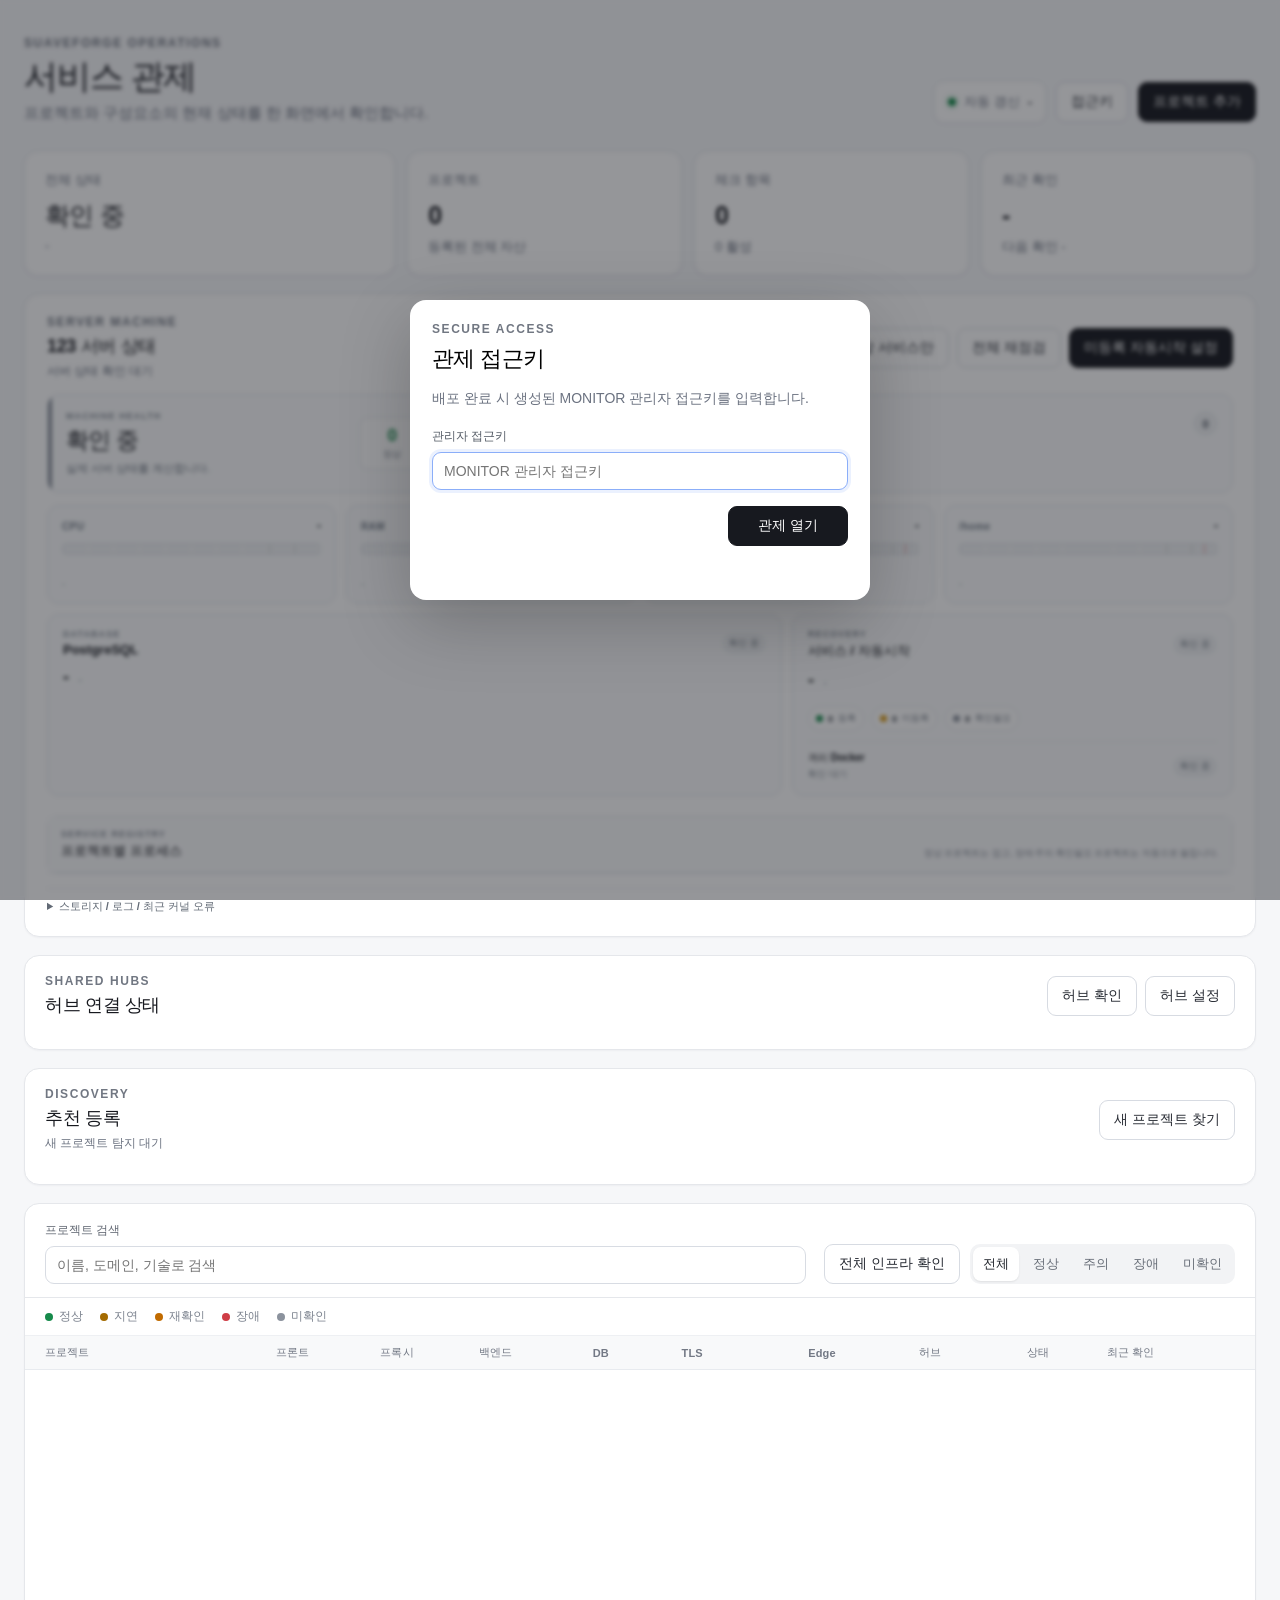
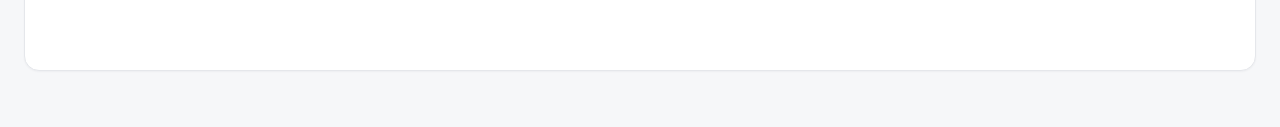
==== commit e41159d0: "Deploy MONITOR WEB v0.6.42" ====
--- a/index.html
+++ b/index.html
@@ -87,6 +87,7 @@
             <div class="secondary-card-head"><div><span class="metric-kicker">RECOVERY</span><strong>서비스 / 자동시작</strong></div><em id="serverAutoState" class="compact-state unknown">확인 중</em></div>
             <div class="secondary-card-value"><strong id="serverServices">-</strong><small id="serverAutostart">-</small></div>
             <div class="autostart-stack"><span><i class="normal"></i><b id="autoEnabledBar">0</b> 등록</span><span><i class="warning"></i><b id="autoMissingBar">0</b> 미등록</span><span><i class="unknown"></i><b id="autoReviewBar">0</b> 확인필요</span></div>
+            <div class="runtime-strip"><span><b>격리 Docker</b><small id="serverDockerDetail">확인 대기</small></span><em id="serverDockerState" class="compact-state unknown">확인 중</em></div>
           </article>
         </div>
 
@@ -95,7 +96,7 @@
           <div class="server-service-title"><div><span class="metric-kicker">SERVICE REGISTRY</span><strong>프로젝트별 프로세스</strong></div><small>정상 프로젝트는 접고, 장애·주의·확인필요 프로젝트는 자동으로 펼칩니다.</small></div>
           <div id="serverServiceRows" class="server-service-groups"></div>
         </div>
-        <details class="server-detail"><summary>스토리지 / 로그 / 최근 커널 오류</summary><div class="server-detail-grid"><div><h3>큰 로그 · 증가속도</h3><div id="serverLogRows" class="server-log-rows"></div></div><div><h3>최근 커널 오류</h3><div id="serverKernelErrors" class="server-kernel-errors"></div></div></div></details>
+        <details class="server-detail"><summary>스토리지 / 로그 / 최근 커널 오류</summary><div class="server-detail-grid"><div><h3>ROOT 점유 TOP</h3><div id="serverRootTop" class="server-log-rows"></div></div><div><h3>큰 로그 · 증가속도</h3><div id="serverLogRows" class="server-log-rows"></div></div><div><h3>최근 커널 오류</h3><div id="serverKernelErrors" class="server-kernel-errors"></div></div></div></details>
       </section>
 
       <section class="hub-overview" aria-label="공용 허브 상태">
--- a/styles.css
+++ b/styles.css
@@ -27,10 +27,10 @@
 /* v0.6.33 infrastructure field-state semantics: —=absent, ?=unknown, ⚠=detection error */
 .infra-empty{display:flex;align-items:center;min-height:20px}.infra-absent{color:#a3a9b2;font-weight:800}.infra-state-icon{display:inline-flex;align-items:center;justify-content:center;font-weight:900;line-height:1;user-select:none}.infra-unknown-icon{width:18px;height:18px;border-radius:50%;background:#fff7df;border:1px solid #e8b84a;color:#a56a00;font-size:12px;box-shadow:0 1px 2px rgba(0,0,0,.04)}.infra-error-icon{color:#c88900;font-size:17px;filter:drop-shadow(0 1px 1px rgba(0,0,0,.08))}.project-main:hover .infra-absent{color:#8f96a0}.project-main:hover .infra-unknown-icon{color:#8a5900}.project-main:hover .infra-error-icon{color:#a96f00}
 
-/* v0.6.40 — server machine / process registry / autostart operations */
+/* v0.6.42 — server machine / process registry / autostart operations */
 .server-overview{background:var(--surface);border:1px solid var(--border);border-radius:15px;box-shadow:var(--shadow);padding:18px 20px;margin-bottom:18px}.server-metric-grid{display:grid;grid-template-columns:repeat(6,minmax(0,1fr));gap:9px;margin-top:14px}.server-metric{border:1px solid #e3e6ea;background:#fbfcfd;border-radius:10px;padding:12px;min-width:0}.server-metric>span{display:block;color:#7a818d;font-size:10px;font-weight:900;letter-spacing:.05em}.server-metric strong{display:block;margin-top:7px;font-size:14px;white-space:nowrap;overflow:hidden;text-overflow:ellipsis}.server-metric small{display:block;margin-top:5px;color:#7c838e;font-size:10px;line-height:1.4}.server-metric.warning{border-color:#ead5a1;background:#fffaf0}.server-metric.critical{border-color:#efc7cc;background:#fff5f6}.server-alerts{display:flex;gap:7px;flex-wrap:wrap;margin-top:10px}.server-alert{display:inline-flex;align-items:center;border-radius:999px;padding:5px 8px;font-size:10px;font-weight:850;background:#f1f2f4;color:#666e79}.server-alert.warning,.server-alert.slow{background:#fff4db;color:#805300}.server-alert.critical{background:#fdecef;color:#a52d38}.server-service-table{margin-top:14px;border:1px solid #e4e7eb;border-radius:10px;overflow:auto}.server-service-head,.server-service-row{display:grid;grid-template-columns:minmax(240px,1.65fr) minmax(110px,.7fr) minmax(105px,.65fr) minmax(105px,.68fr) minmax(120px,.75fr) minmax(105px,.68fr) minmax(250px,1.2fr);gap:10px;align-items:center;min-width:1120px}.server-service-head{background:#f8f9fa;padding:9px 11px;color:#737985;font-size:10px;font-weight:900;border-bottom:1px solid #e7e9ed}.server-service-row{padding:10px 11px;border-bottom:1px solid #eef0f2;font-size:11px}.server-service-row:last-child{border-bottom:0}.server-service-row>span{min-width:0}.server-service-row strong,.server-service-row small{display:block;white-space:nowrap;overflow:hidden;text-overflow:ellipsis}.server-service-row strong{font-size:12px}.server-service-row small{margin-top:3px;color:#878e98;font-size:9px}.service-state{display:inline-flex;align-items:center;border-radius:999px;padding:4px 7px;font-size:9px;font-style:normal;font-weight:900;background:#f0f1f3;color:#727985}.service-state.normal{background:#eaf7ef;color:#126c3b}.service-state.slow{background:#fff4db;color:#875700}.service-state.down{background:#fdecef;color:#ad2632}.service-log-button{border:0;background:transparent;color:#747c87;text-decoration:underline;font-size:9px;cursor:pointer;margin-left:5px}.service-controls{display:flex;gap:4px;align-items:center}.mini-action{border:1px solid #d9dde3;background:#fff;border-radius:6px;padding:5px 6px;font-size:8px;font-weight:900;cursor:pointer}.mini-action:hover{background:#f5f6f8}.service-review{font-size:9px;color:#a06a00}.server-service-empty{padding:14px;color:#858c96;font-size:11px}.server-detail{margin-top:12px;border-top:1px solid #eceef1;padding-top:10px}.server-detail summary{cursor:pointer;color:#626a75;font-size:11px;font-weight:850}.server-detail-grid{display:grid;grid-template-columns:1fr 1fr;gap:18px;margin-top:11px}.server-detail-grid h3{margin:0 0 7px;font-size:11px;color:#626a75}.server-log-rows,.server-kernel-errors{display:grid;gap:5px}.server-log-row{display:grid;grid-template-columns:minmax(0,1fr) auto auto;gap:8px;align-items:center;border:1px solid #eceef1;border-radius:7px;padding:7px 8px;font-size:9px}.server-log-row span{white-space:nowrap;overflow:hidden;text-overflow:ellipsis;color:#656d78}.server-log-row em{font-style:normal;color:#7d848e}.server-log-row em.slow{color:#936000}.server-log-row em.down{color:#ad2632}.server-kernel-errors code{display:block;white-space:pre-wrap;word-break:break-word;border:1px solid #eceef1;background:#fafbfc;border-radius:6px;padding:6px 7px;color:#646b75;font-size:9px}.service-errors-modal{width:min(850px,calc(100% - 32px));padding:20px}.service-errors-body{max-height:60vh;overflow:auto;margin:0;background:#101317;color:#dfe4ea;border-radius:10px;padding:14px;font:11px/1.55 ui-monospace,SFMono-Regular,Consolas,monospace;white-space:pre-wrap;word-break:break-word}.button.active{background:#eef3ff;border-color:#b9ccf7;color:#1f55b2}@media(max-width:1180px){.server-metric-grid{grid-template-columns:repeat(3,1fr)}}@media(max-width:680px){.server-metric-grid{grid-template-columns:1fr 1fr}.server-detail-grid{grid-template-columns:1fr}.server-overview .section-actions{flex-direction:column}.server-overview .section-actions .button{width:100%}}
 
-/* v0.6.40 — operations command center. Threshold/bar-gauge patterns follow common Grafana-style monitoring semantics without copying vendor UI. */
+/* v0.6.42 — operations command center. Threshold/bar-gauge patterns follow common Grafana-style monitoring semantics without copying vendor UI. */
 .server-overview{padding:20px 22px 22px}.server-section-head{margin-bottom:14px}.metric-kicker{display:block;color:#89909a;font-size:9px;font-weight:950;letter-spacing:.12em}.server-command-center{display:grid;grid-template-columns:minmax(0,1.05fr) minmax(420px,.95fr);gap:12px}.server-health-hero,.server-action-panel,.resource-card,.server-secondary-card{border:1px solid #e2e6eb;background:#fbfcfd;border-radius:12px}.server-health-hero{display:flex;align-items:center;justify-content:space-between;gap:20px;padding:16px 18px;position:relative;overflow:hidden}.server-health-hero:before{content:"";position:absolute;inset:0 auto 0 0;width:4px;background:#8b929d}.server-health-hero.normal:before{background:var(--normal)}.server-health-hero.warning:before{background:#d99b19}.server-health-hero.critical:before{background:var(--down)}.server-health-main strong{display:block;margin-top:4px;font-size:23px;letter-spacing:-.03em}.server-health-main small{display:block;margin-top:5px;color:#737b86;font-size:11px}.server-health-counts{display:grid;grid-template-columns:repeat(4,minmax(64px,1fr));gap:7px}.health-count{min-width:66px;border:1px solid #e5e8ec;background:#fff;border-radius:9px;padding:8px 9px;color:#777f89;font-size:9px;font-weight:800;text-align:center}.health-count b{display:block;margin-bottom:2px;font-size:17px;font-variant-numeric:tabular-nums;color:#353b44}.health-count.normal b{color:var(--normal)}.health-count.warning b{color:#a96b00}.health-count.critical b{color:var(--down)}.health-count.unknown b{color:#707784}.server-action-panel{padding:13px 14px}.action-panel-head{display:flex;align-items:center;justify-content:space-between;gap:10px;margin-bottom:8px}.action-panel-head strong{display:block;margin-top:3px;font-size:13px}.action-count{display:inline-flex;align-items:center;justify-content:center;min-width:25px;height:25px;border-radius:999px;background:#f0f2f4;color:#555d67;font-size:11px;font-weight:900}.server-action-list{display:grid;gap:6px}.action-item,.action-clear{display:grid;grid-template-columns:9px minmax(0,1fr);gap:9px;align-items:center;border:1px solid #e6e8ec;background:#fff;border-radius:8px;padding:7px 9px}.action-item strong,.action-item small,.action-clear strong,.action-clear small{display:block}.action-item strong,.action-clear strong{font-size:10px}.action-item small,.action-clear small{margin-top:2px;color:#7d848e;font-size:9px;white-space:nowrap;overflow:hidden;text-overflow:ellipsis}.action-beacon{width:8px;height:8px;border-radius:50%;background:#8b929d;box-shadow:0 0 0 3px rgba(139,146,157,.08)}.action-item.warning .action-beacon{background:#d99b19;box-shadow:0 0 0 3px rgba(217,155,25,.11)}.action-item.critical .action-beacon{background:var(--down);box-shadow:0 0 0 3px rgba(207,61,70,.12)}.action-item.critical{border-color:#f1cfd3;background:#fff9f9}.action-item.warning{border-color:#eddcb6;background:#fffdf8}.action-clear{grid-template-columns:26px minmax(0,1fr);background:#f7fbf8;border-color:#d8ebdf}.action-clear>span{display:flex;align-items:center;justify-content:center;width:24px;height:24px;border-radius:50%;background:#e8f6ed;color:var(--normal);font-size:12px;font-weight:900}
 .server-resource-grid{display:grid;grid-template-columns:repeat(4,minmax(0,1fr));gap:10px;margin-top:12px}.resource-card{padding:13px 14px;min-width:0;transition:border-color .2s,box-shadow .2s,background .2s}.resource-card.warning{border-color:#e9d49f;background:#fffdf7}.resource-card.critical{border-color:#efc7cc;background:#fff8f9}.resource-head{display:flex;align-items:baseline;justify-content:space-between;gap:10px}.resource-head>span{font-size:10px;font-weight:950;letter-spacing:.04em;color:#707985}.resource-head strong{font-size:12px;white-space:nowrap;overflow:hidden;text-overflow:ellipsis;font-variant-numeric:tabular-nums}.battery-meter,.mini-meter,.log-bar{--meter-pct:0%;height:12px;position:relative;overflow:hidden;border:1px solid #dfe3e8;background:repeating-linear-gradient(90deg,#f0f2f4 0,#f0f2f4 calc(10% - 1px),#fff calc(10% - 1px),#fff 10%);border-radius:4px;margin-top:10px}.battery-meter:after{content:"";position:absolute;right:-3px;top:3px;width:2px;height:5px;border-radius:0 2px 2px 0;background:#c8cdd4}.battery-meter i,.mini-meter i,.log-bar i{display:block;height:100%;width:var(--meter-pct);background:var(--normal);transition:width .45s cubic-bezier(.2,.8,.2,1),background .25s}.battery-meter.warning i,.mini-meter.warning i,.log-bar.warning i{background:#d99b19}.battery-meter.critical i,.mini-meter.critical i,.log-bar.critical i{background:var(--down)}.battery-meter.unknown i,.mini-meter.unknown i{background:#9aa1ab}.battery-meter .mark{position:absolute;top:0;bottom:0;width:1px;background:rgba(31,36,43,.2);z-index:2}.battery-meter .mark80{left:80%}.battery-meter .mark90{left:90%}.battery-meter .mark95{left:95%;background:rgba(207,61,70,.45)}.resource-foot{display:flex;align-items:flex-end;justify-content:space-between;gap:8px;margin-top:6px;min-height:29px}.resource-foot small{min-width:0;color:#7b838d;font-size:9px;line-height:1.4}.metric-trend{display:block;width:104px;height:28px;flex:none}.sparkline{width:104px;height:28px;overflow:visible}.sparkline polyline{fill:none;stroke:#168a4b;stroke-width:2;stroke-linecap:round;stroke-linejoin:round;vector-effect:non-scaling-stroke}.sparkline.warning polyline{stroke:#d99b19}.sparkline.critical polyline{stroke:var(--down)}.sparkline.unknown polyline{stroke:#9097a1}
 .server-secondary-grid{display:grid;grid-template-columns:1.25fr .75fr;gap:10px;margin-top:10px}.server-secondary-card{padding:14px 15px;min-width:0}.server-secondary-card.warning{border-color:#ead5a1;background:#fffdf7}.server-secondary-card.critical{border-color:#efc7cc;background:#fff8f9}.secondary-card-head{display:flex;align-items:center;justify-content:space-between;gap:10px}.secondary-card-head strong{display:block;margin-top:3px;font-size:13px}.compact-state{display:inline-flex;align-items:center;justify-content:center;border-radius:999px;padding:4px 7px;background:#f0f2f4;color:#747c87;font-size:9px;font-style:normal;font-weight:900;white-space:nowrap}.compact-state.normal{background:#eaf7ef;color:#126c3b}.compact-state.warning{background:#fff2d2;color:#8a5900}.compact-state.critical{background:#fdecef;color:#ad2632}.secondary-card-value{display:flex;align-items:baseline;gap:10px;margin-top:10px}.secondary-card-value>strong{font-size:18px;letter-spacing:-.025em}.secondary-card-value>small{color:#7d858f;font-size:10px}.pg-instance-list{display:grid;grid-template-columns:repeat(2,minmax(0,1fr));gap:7px;margin-top:10px}.pg-instance{border:1px solid #e6e9ed;background:#fff;border-radius:8px;padding:9px 10px}.pg-instance.warning{border-color:#ead8aa}.pg-instance.critical{border-color:#f0cbd0;background:#fffafa}.pg-instance-head,.pg-connection-row{display:flex;align-items:center;justify-content:space-between;gap:8px}.pg-instance-head span{min-width:0}.pg-instance-head strong,.pg-instance-head small{display:block;white-space:nowrap;overflow:hidden;text-overflow:ellipsis}.pg-instance-head strong{font-size:10px}.pg-instance-head small,.pg-connection-row{font-size:8px;color:#808792}.pg-connection-row{margin-top:6px}.mini-meter{height:6px;margin-top:6px;border-radius:999px;background:#eff1f3;border:0}.autostart-stack{display:flex;gap:8px;flex-wrap:wrap;margin-top:15px}.autostart-stack span{display:inline-flex;align-items:center;gap:5px;border:1px solid #e5e8ec;background:#fff;border-radius:999px;padding:5px 7px;color:#777f89;font-size:9px;font-weight:800}.autostart-stack i{width:7px;height:7px;border-radius:50%;background:#959ca6}.autostart-stack i.normal{background:var(--normal)}.autostart-stack i.warning{background:#d99b19}.autostart-stack i.unknown{background:#8b929d}.autostart-stack b{font-variant-numeric:tabular-nums;color:#363c45}
@@ -40,3 +40,6 @@
 @media(prefers-reduced-motion:reduce){.group-status-dot.critical,.server-alert.critical{animation:none}.battery-meter i,.mini-meter i,.log-bar i{transition:none}}
 @media(max-width:1180px){.server-command-center{grid-template-columns:1fr}.server-resource-grid{grid-template-columns:repeat(2,minmax(0,1fr))}.server-secondary-grid{grid-template-columns:1fr}.pg-instance-list{grid-template-columns:repeat(2,minmax(0,1fr))}}
 @media(max-width:760px){.server-health-hero{align-items:flex-start;flex-direction:column}.server-health-counts{width:100%}.server-resource-grid{grid-template-columns:1fr}.pg-instance-list{grid-template-columns:1fr}.service-project-group>summary{grid-template-columns:12px minmax(160px,1fr) 80px 80px 70px 18px;min-width:600px}.server-service-title{align-items:flex-start;flex-direction:column}.metric-trend{display:none}}
+
+/* v0.6.42 — parent-runtime root-cause strip and ROOT usage drilldown */
+.runtime-strip{display:flex;align-items:center;justify-content:space-between;gap:10px;margin-top:10px;padding-top:9px;border-top:1px solid #eceef1}.runtime-strip>span{min-width:0}.runtime-strip b,.runtime-strip small{display:block}.runtime-strip b{font-size:10px}.runtime-strip small{margin-top:3px;color:#7d848e;font-size:9px;white-space:nowrap;overflow:hidden;text-overflow:ellipsis}.server-detail-grid{grid-template-columns:repeat(3,minmax(0,1fr))}@media(max-width:980px){.server-detail-grid{grid-template-columns:1fr}}
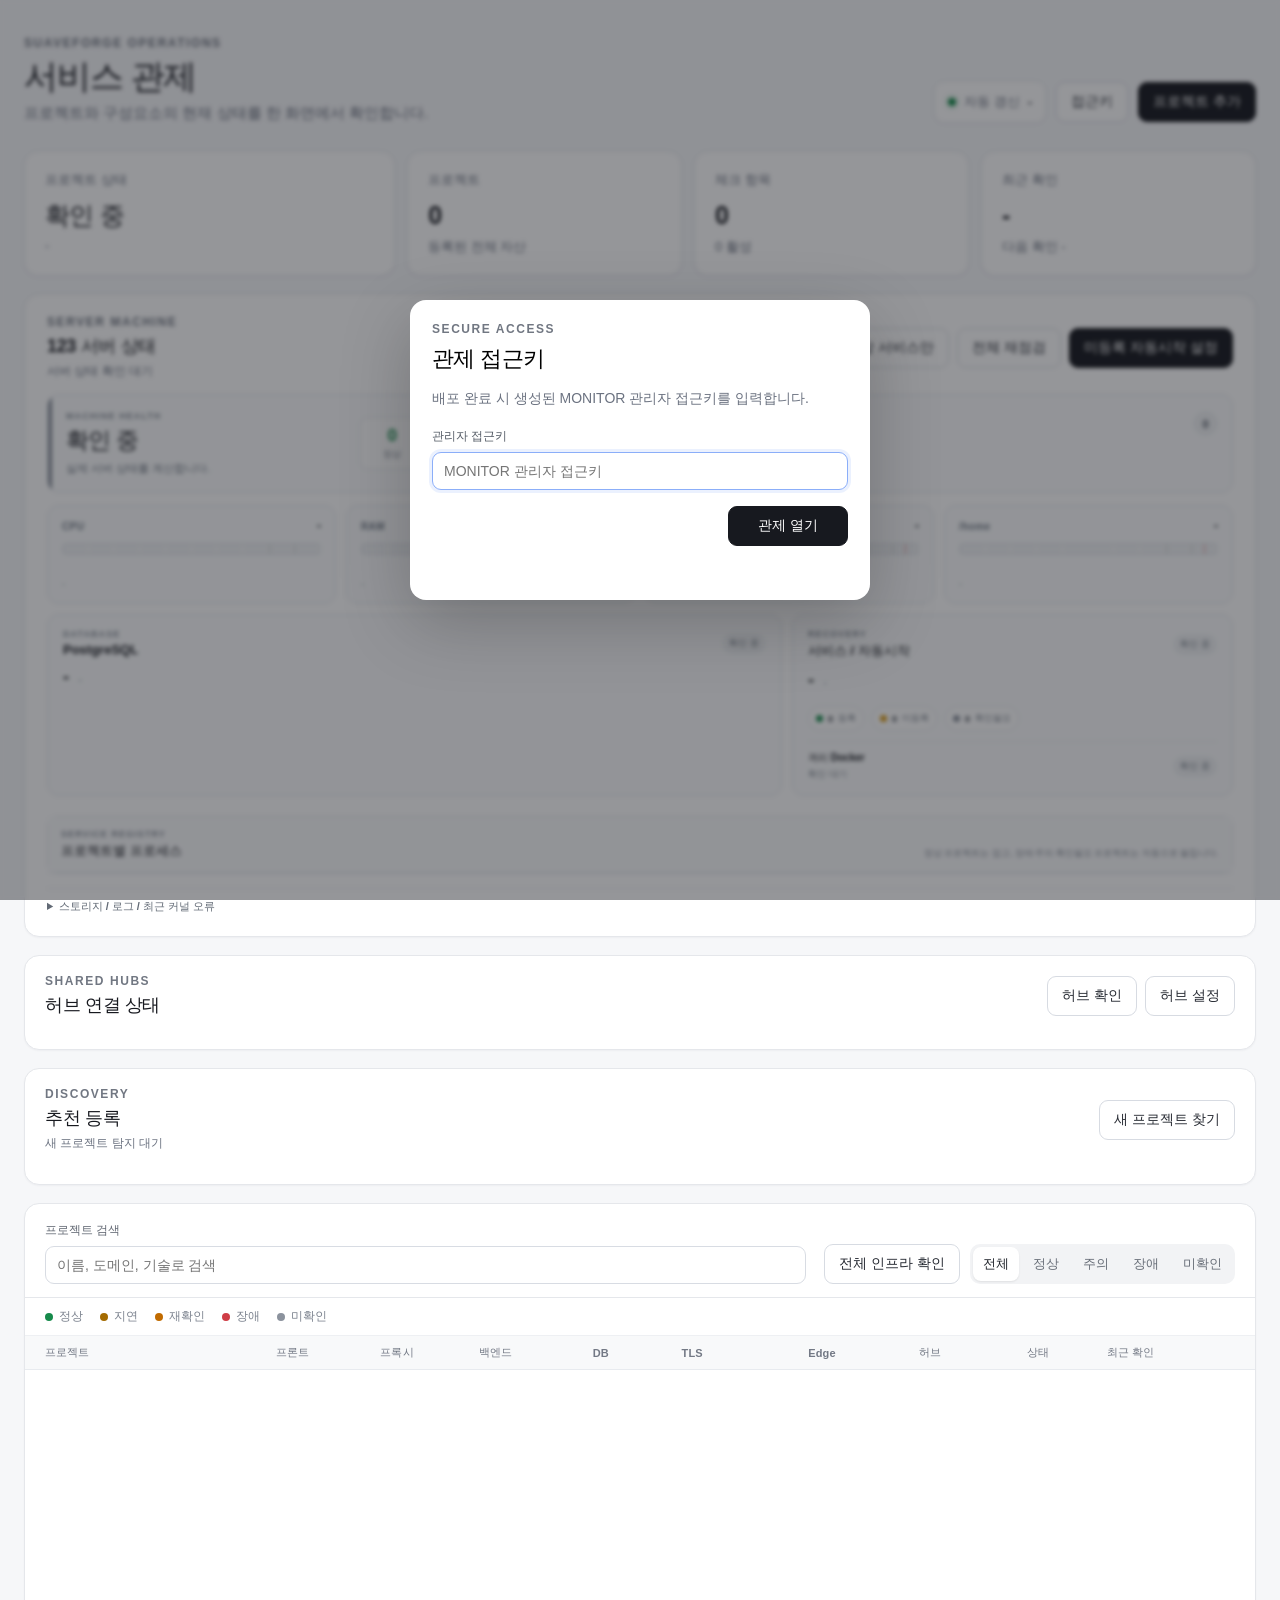
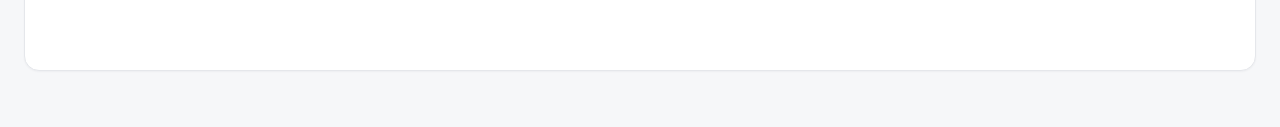
==== commit d8ef09fe: "Deploy MONITOR WEB v0.6.72" ====
--- a/index.html
+++ b/index.html
@@ -22,7 +22,7 @@
 
     <main>
       <section class="summary-grid" aria-label="전체 상태 요약">
-        <article class="summary-card summary-main"><span class="summary-label">전체 상태</span><strong id="overallStatus">확인 중</strong><small id="overallDetail">-</small></article>
+        <article class="summary-card summary-main"><span class="summary-label">프로젝트 상태</span><strong id="overallStatus">확인 중</strong><small id="overallDetail">-</small></article>
         <article class="summary-card"><span class="summary-label">프로젝트</span><strong id="projectCount">0</strong><small>등록된 전체 자산</small></article>
         <article class="summary-card"><span class="summary-label">체크 항목</span><strong id="targetCount">0</strong><small id="enabledTargetCount">0 활성</small></article>
         <article class="summary-card"><span class="summary-label">최근 확인</span><strong id="lastCheck">-</strong><small id="nextCheck">다음 확인 -</small></article>
@@ -49,7 +49,7 @@
             </div>
           </article>
           <div class="server-action-panel">
-            <div class="action-panel-head"><div><span class="metric-kicker">ACTION REQUIRED</span><strong>지금 조치 필요한 것</strong></div><span id="serverActionCount" class="action-count">0</span></div>
+            <div class="action-panel-head"><div><span class="metric-kicker">SERVER ACTION</span><strong>서버 조치 필요</strong></div><span id="serverActionCount" class="action-count">0</span></div>
             <div id="serverActionRequired" class="server-action-list"></div>
           </div>
         </div>
--- a/styles.css
+++ b/styles.css
@@ -27,10 +27,10 @@
 /* v0.6.33 infrastructure field-state semantics: —=absent, ?=unknown, ⚠=detection error */
 .infra-empty{display:flex;align-items:center;min-height:20px}.infra-absent{color:#a3a9b2;font-weight:800}.infra-state-icon{display:inline-flex;align-items:center;justify-content:center;font-weight:900;line-height:1;user-select:none}.infra-unknown-icon{width:18px;height:18px;border-radius:50%;background:#fff7df;border:1px solid #e8b84a;color:#a56a00;font-size:12px;box-shadow:0 1px 2px rgba(0,0,0,.04)}.infra-error-icon{color:#c88900;font-size:17px;filter:drop-shadow(0 1px 1px rgba(0,0,0,.08))}.project-main:hover .infra-absent{color:#8f96a0}.project-main:hover .infra-unknown-icon{color:#8a5900}.project-main:hover .infra-error-icon{color:#a96f00}
 
-/* v0.6.42 — server machine / process registry / autostart operations */
+/* v0.6.43 — server machine / process registry / autostart operations */
 .server-overview{background:var(--surface);border:1px solid var(--border);border-radius:15px;box-shadow:var(--shadow);padding:18px 20px;margin-bottom:18px}.server-metric-grid{display:grid;grid-template-columns:repeat(6,minmax(0,1fr));gap:9px;margin-top:14px}.server-metric{border:1px solid #e3e6ea;background:#fbfcfd;border-radius:10px;padding:12px;min-width:0}.server-metric>span{display:block;color:#7a818d;font-size:10px;font-weight:900;letter-spacing:.05em}.server-metric strong{display:block;margin-top:7px;font-size:14px;white-space:nowrap;overflow:hidden;text-overflow:ellipsis}.server-metric small{display:block;margin-top:5px;color:#7c838e;font-size:10px;line-height:1.4}.server-metric.warning{border-color:#ead5a1;background:#fffaf0}.server-metric.critical{border-color:#efc7cc;background:#fff5f6}.server-alerts{display:flex;gap:7px;flex-wrap:wrap;margin-top:10px}.server-alert{display:inline-flex;align-items:center;border-radius:999px;padding:5px 8px;font-size:10px;font-weight:850;background:#f1f2f4;color:#666e79}.server-alert.warning,.server-alert.slow{background:#fff4db;color:#805300}.server-alert.critical{background:#fdecef;color:#a52d38}.server-service-table{margin-top:14px;border:1px solid #e4e7eb;border-radius:10px;overflow:auto}.server-service-head,.server-service-row{display:grid;grid-template-columns:minmax(240px,1.65fr) minmax(110px,.7fr) minmax(105px,.65fr) minmax(105px,.68fr) minmax(120px,.75fr) minmax(105px,.68fr) minmax(250px,1.2fr);gap:10px;align-items:center;min-width:1120px}.server-service-head{background:#f8f9fa;padding:9px 11px;color:#737985;font-size:10px;font-weight:900;border-bottom:1px solid #e7e9ed}.server-service-row{padding:10px 11px;border-bottom:1px solid #eef0f2;font-size:11px}.server-service-row:last-child{border-bottom:0}.server-service-row>span{min-width:0}.server-service-row strong,.server-service-row small{display:block;white-space:nowrap;overflow:hidden;text-overflow:ellipsis}.server-service-row strong{font-size:12px}.server-service-row small{margin-top:3px;color:#878e98;font-size:9px}.service-state{display:inline-flex;align-items:center;border-radius:999px;padding:4px 7px;font-size:9px;font-style:normal;font-weight:900;background:#f0f1f3;color:#727985}.service-state.normal{background:#eaf7ef;color:#126c3b}.service-state.slow{background:#fff4db;color:#875700}.service-state.down{background:#fdecef;color:#ad2632}.service-log-button{border:0;background:transparent;color:#747c87;text-decoration:underline;font-size:9px;cursor:pointer;margin-left:5px}.service-controls{display:flex;gap:4px;align-items:center}.mini-action{border:1px solid #d9dde3;background:#fff;border-radius:6px;padding:5px 6px;font-size:8px;font-weight:900;cursor:pointer}.mini-action:hover{background:#f5f6f8}.service-review{font-size:9px;color:#a06a00}.server-service-empty{padding:14px;color:#858c96;font-size:11px}.server-detail{margin-top:12px;border-top:1px solid #eceef1;padding-top:10px}.server-detail summary{cursor:pointer;color:#626a75;font-size:11px;font-weight:850}.server-detail-grid{display:grid;grid-template-columns:1fr 1fr;gap:18px;margin-top:11px}.server-detail-grid h3{margin:0 0 7px;font-size:11px;color:#626a75}.server-log-rows,.server-kernel-errors{display:grid;gap:5px}.server-log-row{display:grid;grid-template-columns:minmax(0,1fr) auto auto;gap:8px;align-items:center;border:1px solid #eceef1;border-radius:7px;padding:7px 8px;font-size:9px}.server-log-row span{white-space:nowrap;overflow:hidden;text-overflow:ellipsis;color:#656d78}.server-log-row em{font-style:normal;color:#7d848e}.server-log-row em.slow{color:#936000}.server-log-row em.down{color:#ad2632}.server-kernel-errors code{display:block;white-space:pre-wrap;word-break:break-word;border:1px solid #eceef1;background:#fafbfc;border-radius:6px;padding:6px 7px;color:#646b75;font-size:9px}.service-errors-modal{width:min(850px,calc(100% - 32px));padding:20px}.service-errors-body{max-height:60vh;overflow:auto;margin:0;background:#101317;color:#dfe4ea;border-radius:10px;padding:14px;font:11px/1.55 ui-monospace,SFMono-Regular,Consolas,monospace;white-space:pre-wrap;word-break:break-word}.button.active{background:#eef3ff;border-color:#b9ccf7;color:#1f55b2}@media(max-width:1180px){.server-metric-grid{grid-template-columns:repeat(3,1fr)}}@media(max-width:680px){.server-metric-grid{grid-template-columns:1fr 1fr}.server-detail-grid{grid-template-columns:1fr}.server-overview .section-actions{flex-direction:column}.server-overview .section-actions .button{width:100%}}
 
-/* v0.6.42 — operations command center. Threshold/bar-gauge patterns follow common Grafana-style monitoring semantics without copying vendor UI. */
+/* v0.6.43 — operations command center. Threshold/bar-gauge patterns follow common Grafana-style monitoring semantics without copying vendor UI. */
 .server-overview{padding:20px 22px 22px}.server-section-head{margin-bottom:14px}.metric-kicker{display:block;color:#89909a;font-size:9px;font-weight:950;letter-spacing:.12em}.server-command-center{display:grid;grid-template-columns:minmax(0,1.05fr) minmax(420px,.95fr);gap:12px}.server-health-hero,.server-action-panel,.resource-card,.server-secondary-card{border:1px solid #e2e6eb;background:#fbfcfd;border-radius:12px}.server-health-hero{display:flex;align-items:center;justify-content:space-between;gap:20px;padding:16px 18px;position:relative;overflow:hidden}.server-health-hero:before{content:"";position:absolute;inset:0 auto 0 0;width:4px;background:#8b929d}.server-health-hero.normal:before{background:var(--normal)}.server-health-hero.warning:before{background:#d99b19}.server-health-hero.critical:before{background:var(--down)}.server-health-main strong{display:block;margin-top:4px;font-size:23px;letter-spacing:-.03em}.server-health-main small{display:block;margin-top:5px;color:#737b86;font-size:11px}.server-health-counts{display:grid;grid-template-columns:repeat(4,minmax(64px,1fr));gap:7px}.health-count{min-width:66px;border:1px solid #e5e8ec;background:#fff;border-radius:9px;padding:8px 9px;color:#777f89;font-size:9px;font-weight:800;text-align:center}.health-count b{display:block;margin-bottom:2px;font-size:17px;font-variant-numeric:tabular-nums;color:#353b44}.health-count.normal b{color:var(--normal)}.health-count.warning b{color:#a96b00}.health-count.critical b{color:var(--down)}.health-count.unknown b{color:#707784}.server-action-panel{padding:13px 14px}.action-panel-head{display:flex;align-items:center;justify-content:space-between;gap:10px;margin-bottom:8px}.action-panel-head strong{display:block;margin-top:3px;font-size:13px}.action-count{display:inline-flex;align-items:center;justify-content:center;min-width:25px;height:25px;border-radius:999px;background:#f0f2f4;color:#555d67;font-size:11px;font-weight:900}.server-action-list{display:grid;gap:6px}.action-item,.action-clear{display:grid;grid-template-columns:9px minmax(0,1fr);gap:9px;align-items:center;border:1px solid #e6e8ec;background:#fff;border-radius:8px;padding:7px 9px}.action-item strong,.action-item small,.action-clear strong,.action-clear small{display:block}.action-item strong,.action-clear strong{font-size:10px}.action-item small,.action-clear small{margin-top:2px;color:#7d848e;font-size:9px;white-space:nowrap;overflow:hidden;text-overflow:ellipsis}.action-beacon{width:8px;height:8px;border-radius:50%;background:#8b929d;box-shadow:0 0 0 3px rgba(139,146,157,.08)}.action-item.warning .action-beacon{background:#d99b19;box-shadow:0 0 0 3px rgba(217,155,25,.11)}.action-item.critical .action-beacon{background:var(--down);box-shadow:0 0 0 3px rgba(207,61,70,.12)}.action-item.critical{border-color:#f1cfd3;background:#fff9f9}.action-item.warning{border-color:#eddcb6;background:#fffdf8}.action-clear{grid-template-columns:26px minmax(0,1fr);background:#f7fbf8;border-color:#d8ebdf}.action-clear>span{display:flex;align-items:center;justify-content:center;width:24px;height:24px;border-radius:50%;background:#e8f6ed;color:var(--normal);font-size:12px;font-weight:900}
 .server-resource-grid{display:grid;grid-template-columns:repeat(4,minmax(0,1fr));gap:10px;margin-top:12px}.resource-card{padding:13px 14px;min-width:0;transition:border-color .2s,box-shadow .2s,background .2s}.resource-card.warning{border-color:#e9d49f;background:#fffdf7}.resource-card.critical{border-color:#efc7cc;background:#fff8f9}.resource-head{display:flex;align-items:baseline;justify-content:space-between;gap:10px}.resource-head>span{font-size:10px;font-weight:950;letter-spacing:.04em;color:#707985}.resource-head strong{font-size:12px;white-space:nowrap;overflow:hidden;text-overflow:ellipsis;font-variant-numeric:tabular-nums}.battery-meter,.mini-meter,.log-bar{--meter-pct:0%;height:12px;position:relative;overflow:hidden;border:1px solid #dfe3e8;background:repeating-linear-gradient(90deg,#f0f2f4 0,#f0f2f4 calc(10% - 1px),#fff calc(10% - 1px),#fff 10%);border-radius:4px;margin-top:10px}.battery-meter:after{content:"";position:absolute;right:-3px;top:3px;width:2px;height:5px;border-radius:0 2px 2px 0;background:#c8cdd4}.battery-meter i,.mini-meter i,.log-bar i{display:block;height:100%;width:var(--meter-pct);background:var(--normal);transition:width .45s cubic-bezier(.2,.8,.2,1),background .25s}.battery-meter.warning i,.mini-meter.warning i,.log-bar.warning i{background:#d99b19}.battery-meter.critical i,.mini-meter.critical i,.log-bar.critical i{background:var(--down)}.battery-meter.unknown i,.mini-meter.unknown i{background:#9aa1ab}.battery-meter .mark{position:absolute;top:0;bottom:0;width:1px;background:rgba(31,36,43,.2);z-index:2}.battery-meter .mark80{left:80%}.battery-meter .mark90{left:90%}.battery-meter .mark95{left:95%;background:rgba(207,61,70,.45)}.resource-foot{display:flex;align-items:flex-end;justify-content:space-between;gap:8px;margin-top:6px;min-height:29px}.resource-foot small{min-width:0;color:#7b838d;font-size:9px;line-height:1.4}.metric-trend{display:block;width:104px;height:28px;flex:none}.sparkline{width:104px;height:28px;overflow:visible}.sparkline polyline{fill:none;stroke:#168a4b;stroke-width:2;stroke-linecap:round;stroke-linejoin:round;vector-effect:non-scaling-stroke}.sparkline.warning polyline{stroke:#d99b19}.sparkline.critical polyline{stroke:var(--down)}.sparkline.unknown polyline{stroke:#9097a1}
 .server-secondary-grid{display:grid;grid-template-columns:1.25fr .75fr;gap:10px;margin-top:10px}.server-secondary-card{padding:14px 15px;min-width:0}.server-secondary-card.warning{border-color:#ead5a1;background:#fffdf7}.server-secondary-card.critical{border-color:#efc7cc;background:#fff8f9}.secondary-card-head{display:flex;align-items:center;justify-content:space-between;gap:10px}.secondary-card-head strong{display:block;margin-top:3px;font-size:13px}.compact-state{display:inline-flex;align-items:center;justify-content:center;border-radius:999px;padding:4px 7px;background:#f0f2f4;color:#747c87;font-size:9px;font-style:normal;font-weight:900;white-space:nowrap}.compact-state.normal{background:#eaf7ef;color:#126c3b}.compact-state.warning{background:#fff2d2;color:#8a5900}.compact-state.critical{background:#fdecef;color:#ad2632}.secondary-card-value{display:flex;align-items:baseline;gap:10px;margin-top:10px}.secondary-card-value>strong{font-size:18px;letter-spacing:-.025em}.secondary-card-value>small{color:#7d858f;font-size:10px}.pg-instance-list{display:grid;grid-template-columns:repeat(2,minmax(0,1fr));gap:7px;margin-top:10px}.pg-instance{border:1px solid #e6e9ed;background:#fff;border-radius:8px;padding:9px 10px}.pg-instance.warning{border-color:#ead8aa}.pg-instance.critical{border-color:#f0cbd0;background:#fffafa}.pg-instance-head,.pg-connection-row{display:flex;align-items:center;justify-content:space-between;gap:8px}.pg-instance-head span{min-width:0}.pg-instance-head strong,.pg-instance-head small{display:block;white-space:nowrap;overflow:hidden;text-overflow:ellipsis}.pg-instance-head strong{font-size:10px}.pg-instance-head small,.pg-connection-row{font-size:8px;color:#808792}.pg-connection-row{margin-top:6px}.mini-meter{height:6px;margin-top:6px;border-radius:999px;background:#eff1f3;border:0}.autostart-stack{display:flex;gap:8px;flex-wrap:wrap;margin-top:15px}.autostart-stack span{display:inline-flex;align-items:center;gap:5px;border:1px solid #e5e8ec;background:#fff;border-radius:999px;padding:5px 7px;color:#777f89;font-size:9px;font-weight:800}.autostart-stack i{width:7px;height:7px;border-radius:50%;background:#959ca6}.autostart-stack i.normal{background:var(--normal)}.autostart-stack i.warning{background:#d99b19}.autostart-stack i.unknown{background:#8b929d}.autostart-stack b{font-variant-numeric:tabular-nums;color:#363c45}
@@ -41,5 +41,5 @@
 @media(max-width:1180px){.server-command-center{grid-template-columns:1fr}.server-resource-grid{grid-template-columns:repeat(2,minmax(0,1fr))}.server-secondary-grid{grid-template-columns:1fr}.pg-instance-list{grid-template-columns:repeat(2,minmax(0,1fr))}}
 @media(max-width:760px){.server-health-hero{align-items:flex-start;flex-direction:column}.server-health-counts{width:100%}.server-resource-grid{grid-template-columns:1fr}.pg-instance-list{grid-template-columns:1fr}.service-project-group>summary{grid-template-columns:12px minmax(160px,1fr) 80px 80px 70px 18px;min-width:600px}.server-service-title{align-items:flex-start;flex-direction:column}.metric-trend{display:none}}
 
-/* v0.6.42 — parent-runtime root-cause strip and ROOT usage drilldown */
+/* v0.6.43 — parent-runtime root-cause strip and ROOT usage drilldown */
 .runtime-strip{display:flex;align-items:center;justify-content:space-between;gap:10px;margin-top:10px;padding-top:9px;border-top:1px solid #eceef1}.runtime-strip>span{min-width:0}.runtime-strip b,.runtime-strip small{display:block}.runtime-strip b{font-size:10px}.runtime-strip small{margin-top:3px;color:#7d848e;font-size:9px;white-space:nowrap;overflow:hidden;text-overflow:ellipsis}.server-detail-grid{grid-template-columns:repeat(3,minmax(0,1fr))}@media(max-width:980px){.server-detail-grid{grid-template-columns:1fr}}
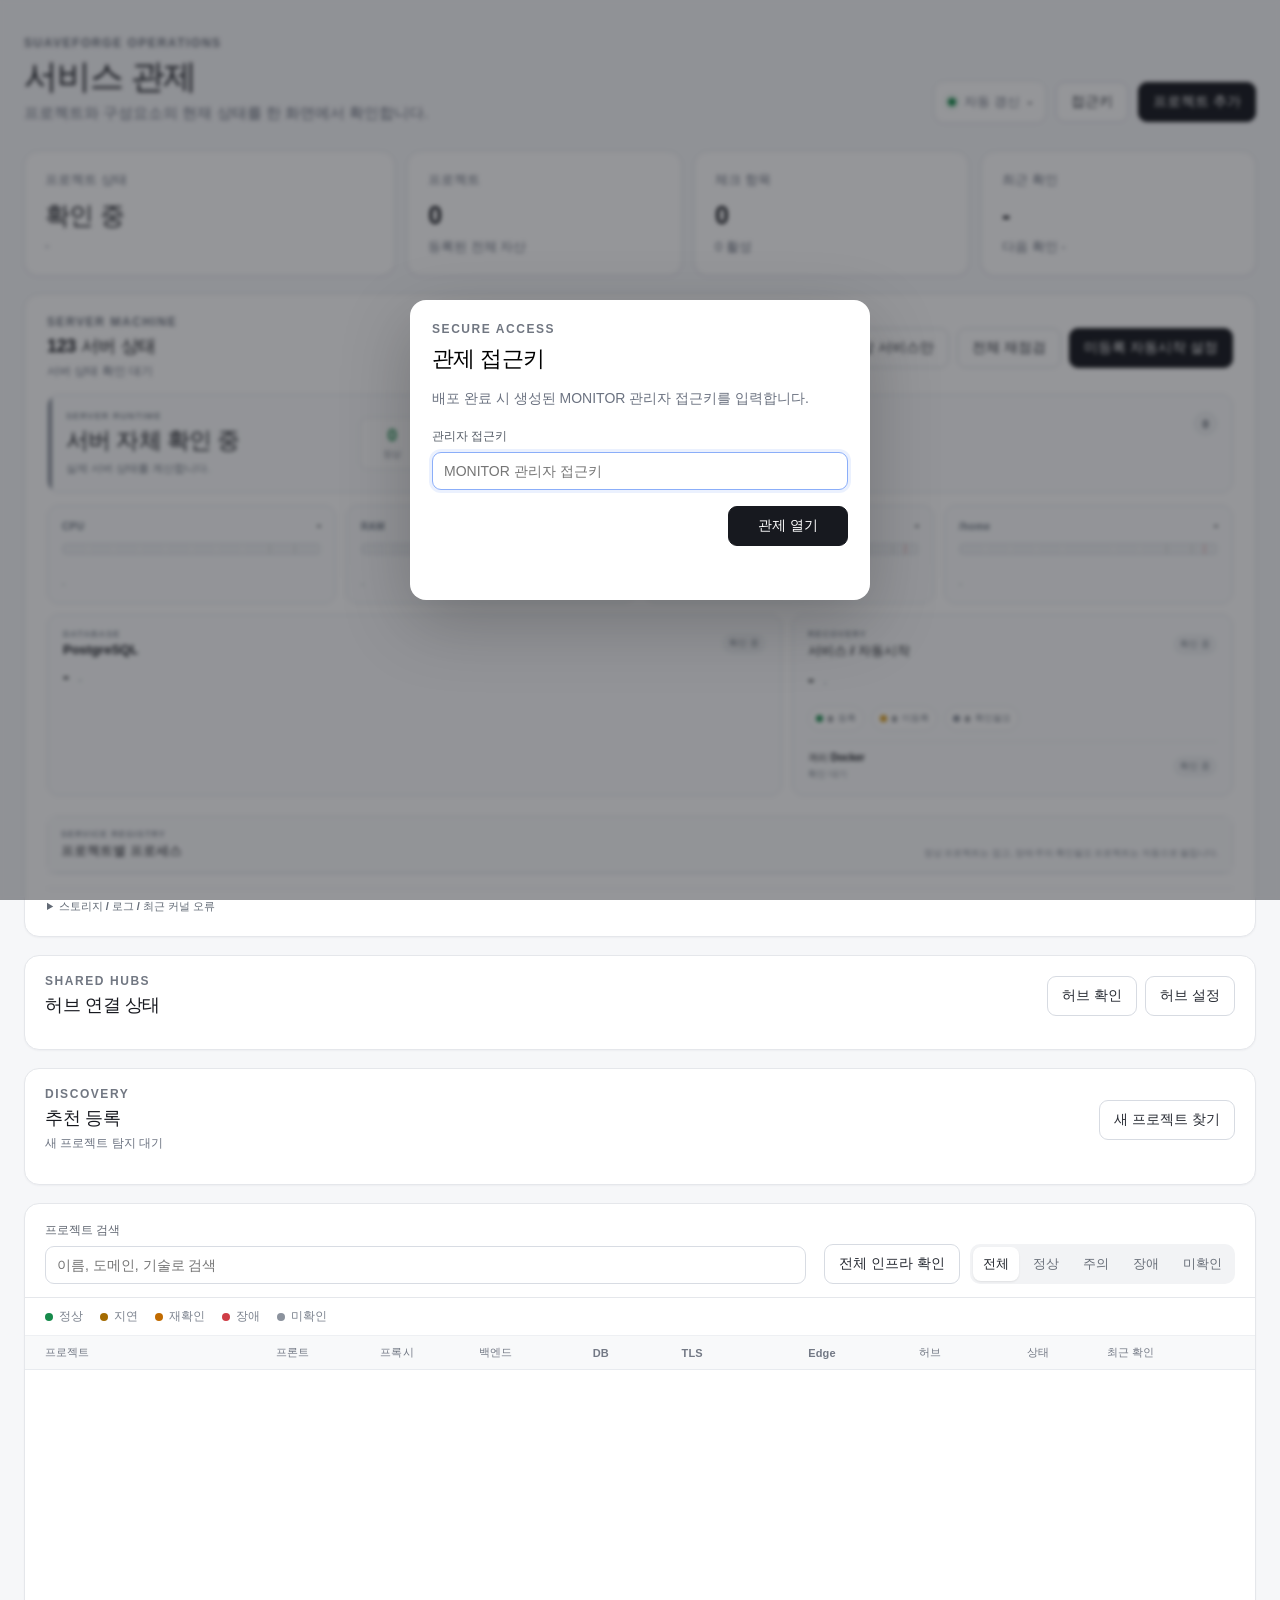
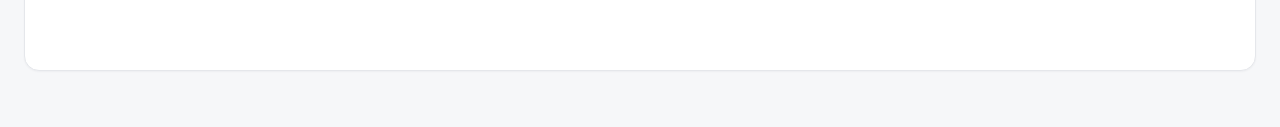
==== commit b93028d7: "Deploy MONITOR WEB v0.6.73" ====
--- a/index.html
+++ b/index.html
@@ -37,19 +37,19 @@
         <div class="server-command-center">
           <article class="server-health-hero" id="serverHealthHero">
             <div class="server-health-main">
-              <span class="metric-kicker">MACHINE HEALTH</span>
-              <strong id="serverHealthState">확인 중</strong>
+              <span class="metric-kicker">SERVER RUNTIME</span>
+              <strong id="serverHealthState">서버 자체 확인 중</strong>
               <small id="serverHealthDetail">실제 서버 상태를 계산합니다.</small>
             </div>
-            <div class="server-health-counts" aria-label="서비스 상태 집계">
-              <span class="health-count normal"><b id="serverRunningCount">0</b>정상</span>
-              <span class="health-count warning"><b id="serverWarningCount">0</b>주의</span>
-              <span class="health-count critical"><b id="serverDownCount">0</b>장애</span>
-              <span class="health-count unknown"><b id="serverReviewCount">0</b>확인필요</span>
+            <div class="server-health-counts" aria-label="123 서버 내부 런타임 서비스 상태 집계">
+              <span class="health-count normal" id="serverRunningChip"><b id="serverRunningCount">0</b>정상</span>
+              <span class="health-count warning" id="serverWarningChip"><b id="serverWarningCount">0</b>주의</span>
+              <span class="health-count critical" id="serverDownChip"><b id="serverDownCount">0</b>장애</span>
+              <span class="health-count unknown" id="serverReviewChip"><b id="serverReviewCount">0</b>확인필요</span>
             </div>
           </article>
           <div class="server-action-panel">
-            <div class="action-panel-head"><div><span class="metric-kicker">SERVER ACTION</span><strong>서버 조치 필요</strong></div><span id="serverActionCount" class="action-count">0</span></div>
+            <div class="action-panel-head"><div><span class="metric-kicker">SERVER ACTION</span><strong>서버 내부 조치</strong></div><span id="serverActionCount" class="action-count">0</span></div>
             <div id="serverActionRequired" class="server-action-list"></div>
           </div>
         </div>
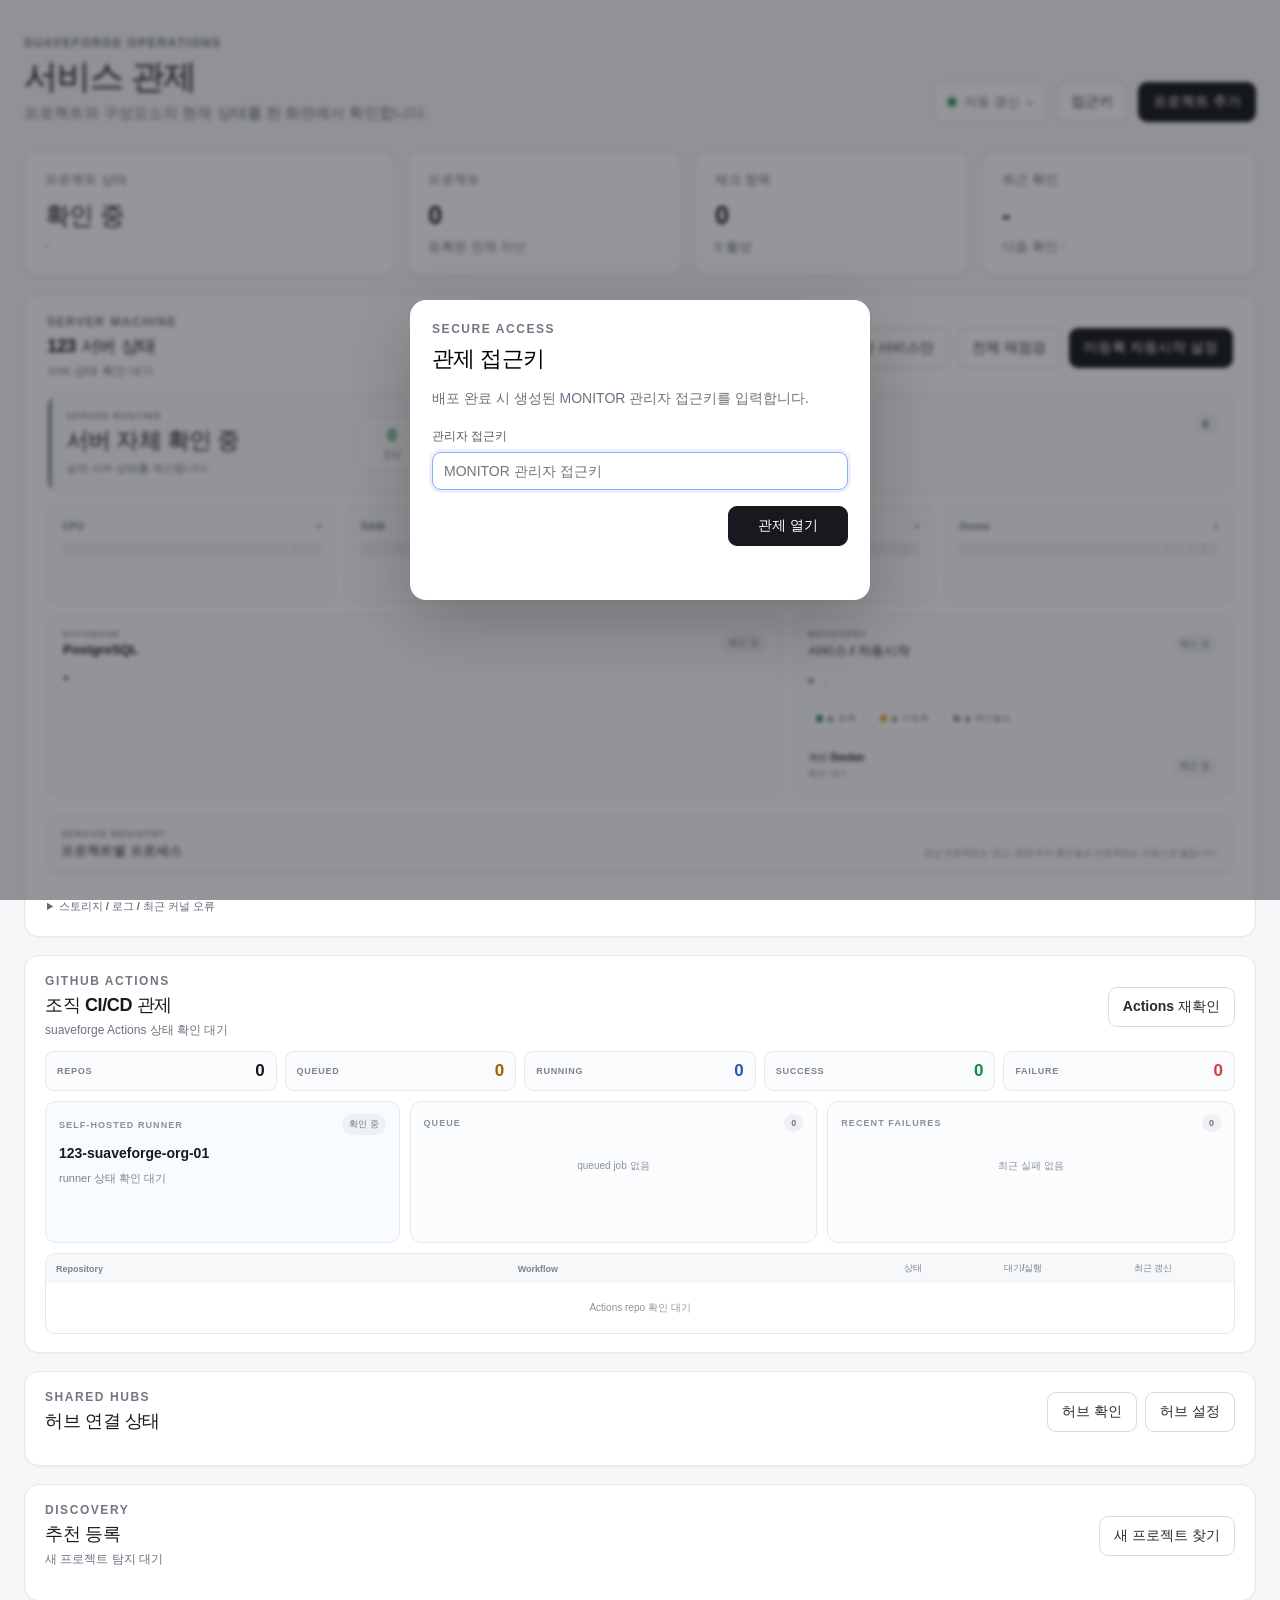
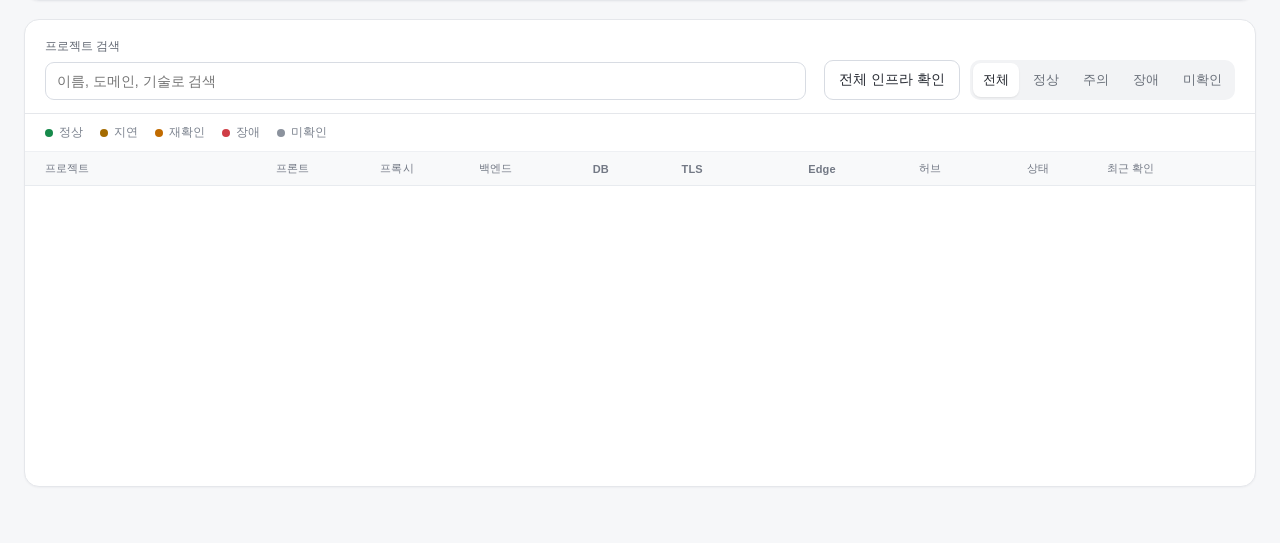
==== commit a51a361d: "MONITOR v0.6.77 public frontend b37d649042e4" ====
--- a/index.html
+++ b/index.html
@@ -97,6 +97,39 @@
           <div id="serverServiceRows" class="server-service-groups"></div>
         </div>
         <details class="server-detail"><summary>스토리지 / 로그 / 최근 커널 오류</summary><div class="server-detail-grid"><div><h3>ROOT 점유 TOP</h3><div id="serverRootTop" class="server-log-rows"></div></div><div><h3>큰 로그 · 증가속도</h3><div id="serverLogRows" class="server-log-rows"></div></div><div><h3>최근 커널 오류</h3><div id="serverKernelErrors" class="server-kernel-errors"></div></div></div></details>
+      </section>
+
+      <section class="actions-overview" aria-label="GitHub Actions 관제">
+        <div class="section-head actions-section-head">
+          <div><p class="eyebrow">GITHUB ACTIONS</p><h2>조직 CI/CD 관제</h2><p id="actionsMeta" class="section-note">suaveforge Actions 상태 확인 대기</p></div>
+          <div class="section-actions"><button class="button" id="actionsRecheckBtn" type="button">Actions 재확인</button></div>
+        </div>
+        <div class="actions-summary-strip" aria-label="GitHub Actions 상태 집계">
+          <span><small>REPOS</small><b id="actionsRepoCount">0</b></span>
+          <span class="queued"><small>QUEUED</small><b id="actionsQueuedCount">0</b></span>
+          <span class="running"><small>RUNNING</small><b id="actionsRunningCount">0</b></span>
+          <span class="success"><small>SUCCESS</small><b id="actionsSuccessCount">0</b></span>
+          <span class="failure"><small>FAILURE</small><b id="actionsFailureCount">0</b></span>
+        </div>
+        <div class="actions-command-grid">
+          <article class="actions-panel runner-panel" id="actionsRunnerPanel">
+            <div class="actions-panel-head"><span class="metric-kicker">SELF-HOSTED RUNNER</span><em id="actionsRunnerState" class="actions-state unknown">확인 중</em></div>
+            <strong class="actions-runner-name" id="actionsRunnerName">123-suaveforge-org-01</strong>
+            <div id="actionsRunnerCurrent" class="actions-panel-body muted">runner 상태 확인 대기</div>
+          </article>
+          <article class="actions-panel queue-panel">
+            <div class="actions-panel-head"><span class="metric-kicker">QUEUE</span><em id="actionsQueueState" class="actions-state unknown">0</em></div>
+            <div id="actionsQueueList" class="actions-list"><div class="actions-empty">queued job 없음</div></div>
+          </article>
+          <article class="actions-panel failure-panel">
+            <div class="actions-panel-head"><span class="metric-kicker">RECENT FAILURES</span><em id="actionsFailureState" class="actions-state unknown">0</em></div>
+            <div id="actionsFailureList" class="actions-list"><div class="actions-empty">최근 실패 없음</div></div>
+          </article>
+        </div>
+        <div class="actions-repo-board">
+          <div class="actions-repo-head"><span>Repository</span><span>Workflow</span><span>상태</span><span>대기/실행</span><span>최근 갱신</span></div>
+          <div id="actionsRepoRows" class="actions-repo-rows"><div class="actions-empty">Actions repo 확인 대기</div></div>
+        </div>
       </section>
 
       <section class="hub-overview" aria-label="공용 허브 상태">
--- a/styles.css
+++ b/styles.css
@@ -43,3 +43,10 @@
 
 /* v0.6.43 — parent-runtime root-cause strip and ROOT usage drilldown */
 .runtime-strip{display:flex;align-items:center;justify-content:space-between;gap:10px;margin-top:10px;padding-top:9px;border-top:1px solid #eceef1}.runtime-strip>span{min-width:0}.runtime-strip b,.runtime-strip small{display:block}.runtime-strip b{font-size:10px}.runtime-strip small{margin-top:3px;color:#7d848e;font-size:9px;white-space:nowrap;overflow:hidden;text-overflow:ellipsis}.server-detail-grid{grid-template-columns:repeat(3,minmax(0,1fr))}@media(max-width:980px){.server-detail-grid{grid-template-columns:1fr}}
+
+/* v0.6.74 — GitHub Actions organization / self-hosted runner command center */
+.actions-overview{margin:18px 0;background:var(--surface);border:1px solid var(--border);border-radius:15px;box-shadow:var(--shadow);padding:18px 20px}.actions-section-head{margin-bottom:12px}.actions-summary-strip{display:grid;grid-template-columns:repeat(5,minmax(0,1fr));gap:8px;margin-bottom:10px}.actions-summary-strip>span{display:flex;align-items:center;justify-content:space-between;gap:8px;border:1px solid #e5e8ec;border-radius:9px;padding:9px 11px;background:#fafbfc}.actions-summary-strip small{font-size:9px;font-weight:900;letter-spacing:.08em;color:#7c838d}.actions-summary-strip b{font-size:17px;font-variant-numeric:tabular-nums}.actions-summary-strip .queued b{color:#9a6500}.actions-summary-strip .running b{color:#2559b6}.actions-summary-strip .success b{color:var(--normal)}.actions-summary-strip .failure b{color:var(--down)}
+.actions-command-grid{display:grid;grid-template-columns:1fr 1.15fr 1.15fr;gap:10px}.actions-panel{min-width:0;border:1px solid #e5e8ec;border-radius:11px;background:#fbfcfd;padding:12px 13px;min-height:142px}.actions-panel.runner-panel{background:#f8fbff}.actions-panel-head{display:flex;align-items:center;justify-content:space-between;gap:8px}.actions-state{display:inline-flex;align-items:center;justify-content:center;border-radius:999px;padding:4px 7px;background:#eef0f3;color:#717984;font-size:9px;font-style:normal;font-weight:900}.actions-state.success,.actions-state.normal,.actions-state.idle{background:#eaf7ef;color:#126c3b}.actions-state.in_progress,.actions-state.busy{background:#eaf1ff;color:#2257b6}.actions-state.queued,.actions-state.warning{background:#fff2d2;color:#8a5900}.actions-state.failure,.actions-state.offline,.actions-state.error{background:#fdecef;color:#ad2632}.actions-runner-name{display:block;margin-top:10px;font-size:14px}.actions-panel-body{margin-top:9px;font-size:11px;line-height:1.55;color:#454b54}.actions-panel-body.muted{color:#7d858f}.runner-current strong,.runner-current small{display:block}.runner-current strong{font-size:12px}.runner-current small{margin-top:4px;color:#78808a}.runner-current-meta{display:flex;gap:7px;flex-wrap:wrap;margin-top:8px}.runner-current-meta span{border:1px solid #dde3eb;background:#fff;border-radius:999px;padding:4px 6px;color:#6f7782;font-size:9px;font-weight:800}
+.actions-list{display:grid;gap:6px;margin-top:9px;max-height:220px;overflow:auto}.actions-list-item{display:grid;grid-template-columns:26px minmax(0,1fr);gap:7px;align-items:start;border:1px solid #e7e9ed;border-radius:8px;padding:7px 8px;background:#fff}.actions-list-item.long{border-color:#ecd39c;background:#fffdf7}.actions-list-item.critical{border-color:#efc9cd;background:#fff9f9}.queue-index{display:flex;align-items:center;justify-content:center;width:22px;height:22px;border-radius:6px;background:#f0f2f4;color:#555d68;font-size:9px;font-weight:900}.actions-list-item strong,.actions-list-item small{display:block}.actions-list-item strong{font-size:10px;white-space:nowrap;overflow:hidden;text-overflow:ellipsis}.actions-list-item small{margin-top:2px;color:#7d858f;font-size:9px;line-height:1.35}.actions-list-item .cause{color:#5f6670;white-space:normal}.actions-list-item.failure-item{grid-template-columns:minmax(0,1fr)}.actions-list-item.failure-item strong{color:#9f2d37}.actions-empty{padding:18px 10px;text-align:center;color:#8b929d;font-size:10px}
+.actions-repo-board{margin-top:10px;border:1px solid #e5e8ec;border-radius:10px;overflow:hidden}.actions-repo-head,.actions-repo-row{display:grid;grid-template-columns:minmax(180px,1.2fr) minmax(180px,1fr) 90px 120px 90px;gap:10px;align-items:center}.actions-repo-head{padding:8px 10px;background:#f6f8fa;color:#7b838d;font-size:9px;font-weight:900}.actions-repo-row{padding:9px 10px;border-top:1px solid #edf0f2;background:#fff;font-size:10px}.actions-repo-row:first-child{border-top:0}.actions-repo-row strong,.actions-repo-row small{display:block;min-width:0;white-space:nowrap;overflow:hidden;text-overflow:ellipsis}.actions-repo-row small{margin-top:2px;color:#858c96;font-size:8px}.actions-run-pill{justify-self:start;border-radius:999px;padding:4px 7px;font-size:9px;font-weight:900}.actions-run-pill.success{background:#eaf7ef;color:#126c3b}.actions-run-pill.in_progress{background:#eaf1ff;color:#2257b6}.actions-run-pill.queued{background:#fff2d2;color:#8a5900}.actions-run-pill.failure{background:#fdecef;color:#ad2632}.actions-run-pill.unknown{background:#eef0f2;color:#767d87}
+@media(max-width:1180px){.actions-command-grid{grid-template-columns:1fr 1fr}.failure-panel{grid-column:1/-1}.actions-repo-head,.actions-repo-row{grid-template-columns:minmax(160px,1.2fr) minmax(150px,1fr) 82px 105px 80px}}@media(max-width:760px){.actions-overview{padding:14px}.actions-summary-strip{grid-template-columns:repeat(2,minmax(0,1fr))}.actions-summary-strip>span:first-child{grid-column:1/-1}.actions-command-grid{grid-template-columns:1fr}.failure-panel{grid-column:auto}.actions-repo-board{overflow-x:auto}.actions-repo-head,.actions-repo-row{min-width:700px}}
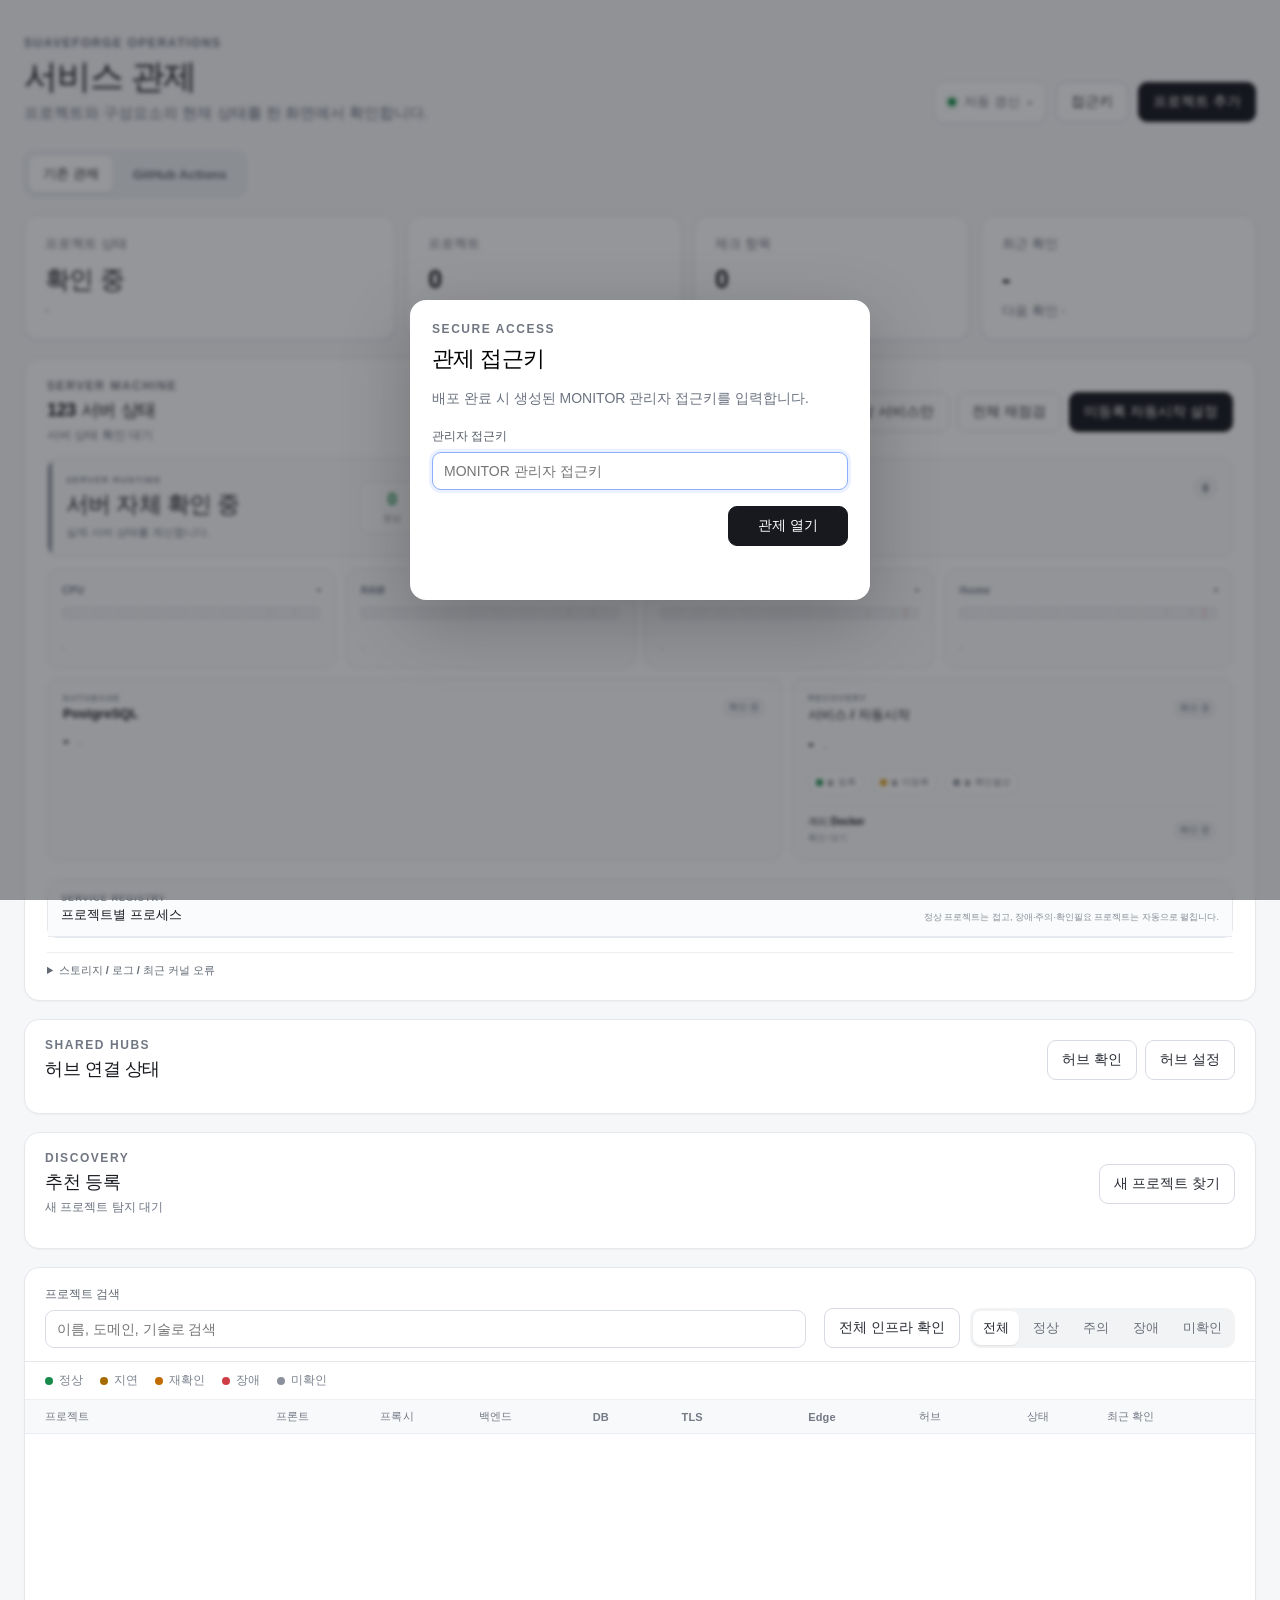
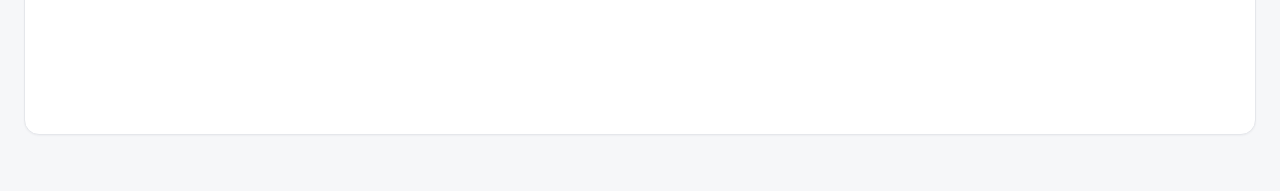
==== commit 333df3eb: "MONITOR tabbed Actions UX and event toasts" ====
--- a/index.html
+++ b/index.html
@@ -6,7 +6,7 @@
   <title>SuaveForge Monitor</title>
   <link rel="stylesheet" href="./styles.css">
 </head>
-<body>
+<body class="monitor-mode-operations">
   <div class="shell">
     <header class="topbar">
       <div>
@@ -20,15 +20,20 @@
       </div>
     </header>
 
+    <nav class="monitor-tabs" aria-label="관제 화면 전환">
+      <button class="monitor-tab active" id="monitorTabOperations" type="button" aria-selected="true">기존 관제</button>
+      <button class="monitor-tab" id="monitorTabActions" type="button" aria-selected="false">GitHub Actions <span class="monitor-tab-badge" id="actionsTabBadge" hidden>0</span></button>
+    </nav>
+
     <main>
-      <section class="summary-grid" aria-label="전체 상태 요약">
+      <section class="summary-grid view-operations" aria-label="전체 상태 요약">
         <article class="summary-card summary-main"><span class="summary-label">프로젝트 상태</span><strong id="overallStatus">확인 중</strong><small id="overallDetail">-</small></article>
         <article class="summary-card"><span class="summary-label">프로젝트</span><strong id="projectCount">0</strong><small>등록된 전체 자산</small></article>
         <article class="summary-card"><span class="summary-label">체크 항목</span><strong id="targetCount">0</strong><small id="enabledTargetCount">0 활성</small></article>
         <article class="summary-card"><span class="summary-label">최근 확인</span><strong id="lastCheck">-</strong><small id="nextCheck">다음 확인 -</small></article>
       </section>
 
-      <section class="server-overview" aria-label="123 서버 상태">
+      <section class="server-overview view-operations" aria-label="123 서버 상태">
         <div class="section-head server-section-head">
           <div><p class="eyebrow">SERVER MACHINE</p><h2>123 서버 상태</h2><p id="serverMeta" class="section-note">서버 상태 확인 대기</p></div>
           <div class="section-actions"><button class="button" id="serverAbnormalBtn" type="button">비정상 서비스만</button><button class="button" id="serverRecheckBtn" type="button">전체 재점검</button><button class="button primary" id="serverAutostartBtn" type="button">미등록 자동시작 설정</button></div>
@@ -99,7 +104,7 @@
         <details class="server-detail"><summary>스토리지 / 로그 / 최근 커널 오류</summary><div class="server-detail-grid"><div><h3>ROOT 점유 TOP</h3><div id="serverRootTop" class="server-log-rows"></div></div><div><h3>큰 로그 · 증가속도</h3><div id="serverLogRows" class="server-log-rows"></div></div><div><h3>최근 커널 오류</h3><div id="serverKernelErrors" class="server-kernel-errors"></div></div></div></details>
       </section>
 
-      <section class="actions-overview" aria-label="GitHub Actions 관제">
+      <section class="actions-overview view-actions" aria-label="GitHub Actions 관제">
         <div class="section-head actions-section-head">
           <div><p class="eyebrow">GITHUB ACTIONS</p><h2>조직 CI/CD 관제</h2><p id="actionsMeta" class="section-note">suaveforge Actions 상태 확인 대기</p></div>
           <div class="section-actions"><button class="button" id="actionsRecheckBtn" type="button">Actions 재확인</button></div>
@@ -132,7 +137,7 @@
         </div>
       </section>
 
-      <section class="hub-overview" aria-label="공용 허브 상태">
+      <section class="hub-overview view-operations" aria-label="공용 허브 상태">
         <div class="section-head">
           <div><p class="eyebrow">SHARED HUBS</p><h2>허브 연결 상태</h2></div>
           <div class="section-actions"><button class="button" id="checkHubsBtn" type="button">허브 확인</button><button class="button" id="hubSettingsBtn" type="button">허브 설정</button></div>
@@ -140,7 +145,7 @@
         <div id="hubCards" class="hub-cards"></div>
       </section>
 
-      <section class="recommendation-panel" aria-label="추천 등록 프로젝트">
+      <section class="recommendation-panel view-operations" aria-label="추천 등록 프로젝트">
         <div class="section-head">
           <div><p class="eyebrow">DISCOVERY</p><h2>추천 등록</h2><p id="discoveryMeta" class="section-note">새 프로젝트 탐지 대기</p></div>
           <div class="section-actions"><button class="button" id="discoverNowBtn" type="button">새 프로젝트 찾기</button></div>
@@ -148,7 +153,7 @@
         <div id="recommendationList" class="recommendation-list"></div>
       </section>
 
-      <section class="workspace">
+      <section class="workspace view-operations">
         <div class="toolbar">
           <div class="search-wrap"><label for="search">프로젝트 검색</label><input id="search" type="search" placeholder="이름, 도메인, 기술로 검색"></div>
           <div class="toolbar-actions">
--- a/styles.css
+++ b/styles.css
@@ -50,3 +50,14 @@
 .actions-list{display:grid;gap:6px;margin-top:9px;max-height:220px;overflow:auto}.actions-list-item{display:grid;grid-template-columns:26px minmax(0,1fr);gap:7px;align-items:start;border:1px solid #e7e9ed;border-radius:8px;padding:7px 8px;background:#fff}.actions-list-item.long{border-color:#ecd39c;background:#fffdf7}.actions-list-item.critical{border-color:#efc9cd;background:#fff9f9}.queue-index{display:flex;align-items:center;justify-content:center;width:22px;height:22px;border-radius:6px;background:#f0f2f4;color:#555d68;font-size:9px;font-weight:900}.actions-list-item strong,.actions-list-item small{display:block}.actions-list-item strong{font-size:10px;white-space:nowrap;overflow:hidden;text-overflow:ellipsis}.actions-list-item small{margin-top:2px;color:#7d858f;font-size:9px;line-height:1.35}.actions-list-item .cause{color:#5f6670;white-space:normal}.actions-list-item.failure-item{grid-template-columns:minmax(0,1fr)}.actions-list-item.failure-item strong{color:#9f2d37}.actions-empty{padding:18px 10px;text-align:center;color:#8b929d;font-size:10px}
 .actions-repo-board{margin-top:10px;border:1px solid #e5e8ec;border-radius:10px;overflow:hidden}.actions-repo-head,.actions-repo-row{display:grid;grid-template-columns:minmax(180px,1.2fr) minmax(180px,1fr) 90px 120px 90px;gap:10px;align-items:center}.actions-repo-head{padding:8px 10px;background:#f6f8fa;color:#7b838d;font-size:9px;font-weight:900}.actions-repo-row{padding:9px 10px;border-top:1px solid #edf0f2;background:#fff;font-size:10px}.actions-repo-row:first-child{border-top:0}.actions-repo-row strong,.actions-repo-row small{display:block;min-width:0;white-space:nowrap;overflow:hidden;text-overflow:ellipsis}.actions-repo-row small{margin-top:2px;color:#858c96;font-size:8px}.actions-run-pill{justify-self:start;border-radius:999px;padding:4px 7px;font-size:9px;font-weight:900}.actions-run-pill.success{background:#eaf7ef;color:#126c3b}.actions-run-pill.in_progress{background:#eaf1ff;color:#2257b6}.actions-run-pill.queued{background:#fff2d2;color:#8a5900}.actions-run-pill.failure{background:#fdecef;color:#ad2632}.actions-run-pill.unknown{background:#eef0f2;color:#767d87}
 @media(max-width:1180px){.actions-command-grid{grid-template-columns:1fr 1fr}.failure-panel{grid-column:1/-1}.actions-repo-head,.actions-repo-row{grid-template-columns:minmax(160px,1.2fr) minmax(150px,1fr) 82px 105px 80px}}@media(max-width:760px){.actions-overview{padding:14px}.actions-summary-strip{grid-template-columns:repeat(2,minmax(0,1fr))}.actions-summary-strip>span:first-child{grid-column:1/-1}.actions-command-grid{grid-template-columns:1fr}.failure-panel{grid-column:auto}.actions-repo-board{overflow-x:auto}.actions-repo-head,.actions-repo-row{min-width:700px}}
+
+
+/* Two-scope monitor navigation: legacy operations remains the default view. */
+.monitor-tabs{display:flex;align-items:center;gap:6px;margin:0 0 18px;padding:4px;width:max-content;max-width:100%;background:#eceff3;border:1px solid #dde1e7;border-radius:11px}
+.monitor-tab{display:inline-flex;align-items:center;gap:7px;border:0;background:transparent;color:#69707a;border-radius:8px;padding:9px 14px;font-size:13px;font-weight:800;cursor:pointer;white-space:nowrap}
+.monitor-tab.active{background:#fff;color:#191c22;box-shadow:0 1px 3px rgba(16,24,40,.1)}
+.monitor-tab-badge{min-width:19px;height:19px;padding:0 6px;border-radius:999px;background:#17191f;color:#fff;font-size:10px;line-height:19px;text-align:center;font-variant-numeric:tabular-nums}
+.monitor-mode-operations .view-actions{display:none!important}.monitor-mode-actions .view-operations{display:none!important}
+.monitor-mode-actions .actions-overview{margin-top:0}
+.toast.queued{background:#8a5a00}.toast.success{background:#126c3b}.toast.failure{background:#ad2632}
+@media(max-width:680px){.monitor-tabs{width:100%}.monitor-tab{flex:1;justify-content:center}}
